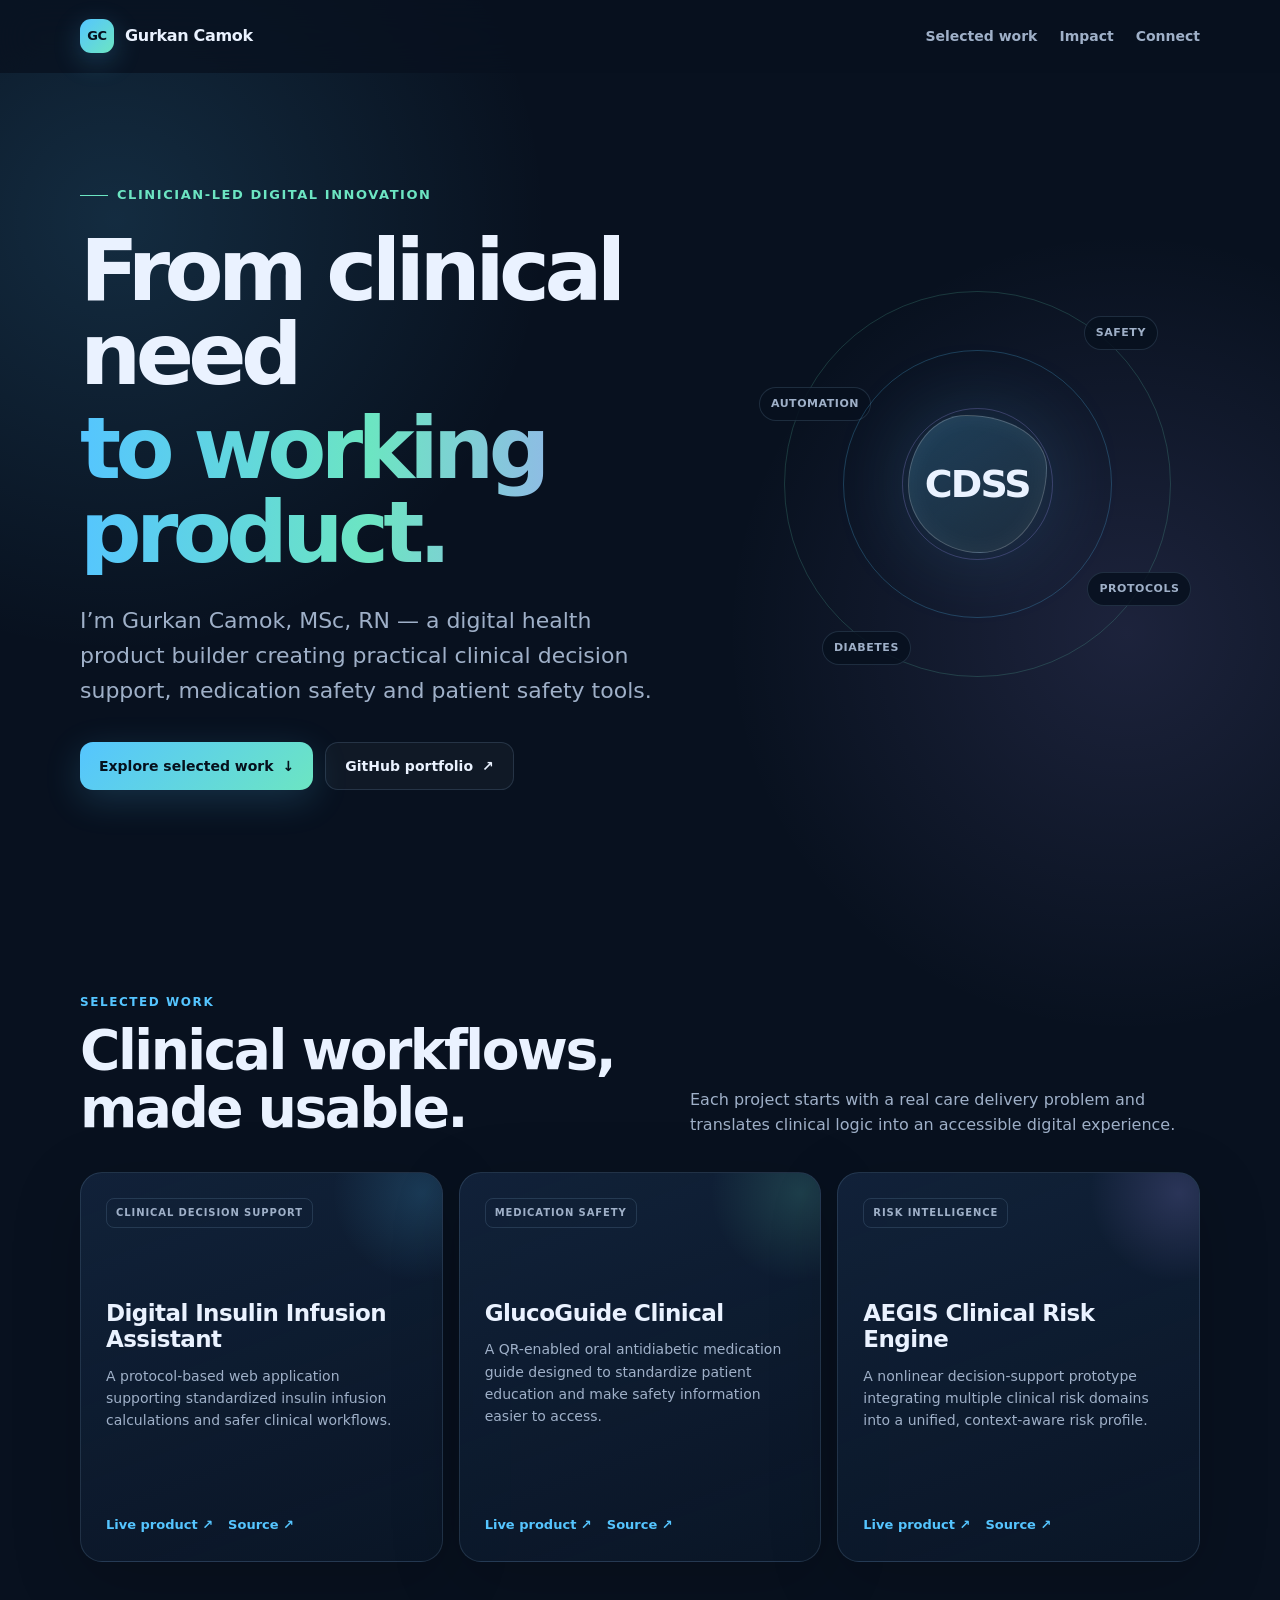
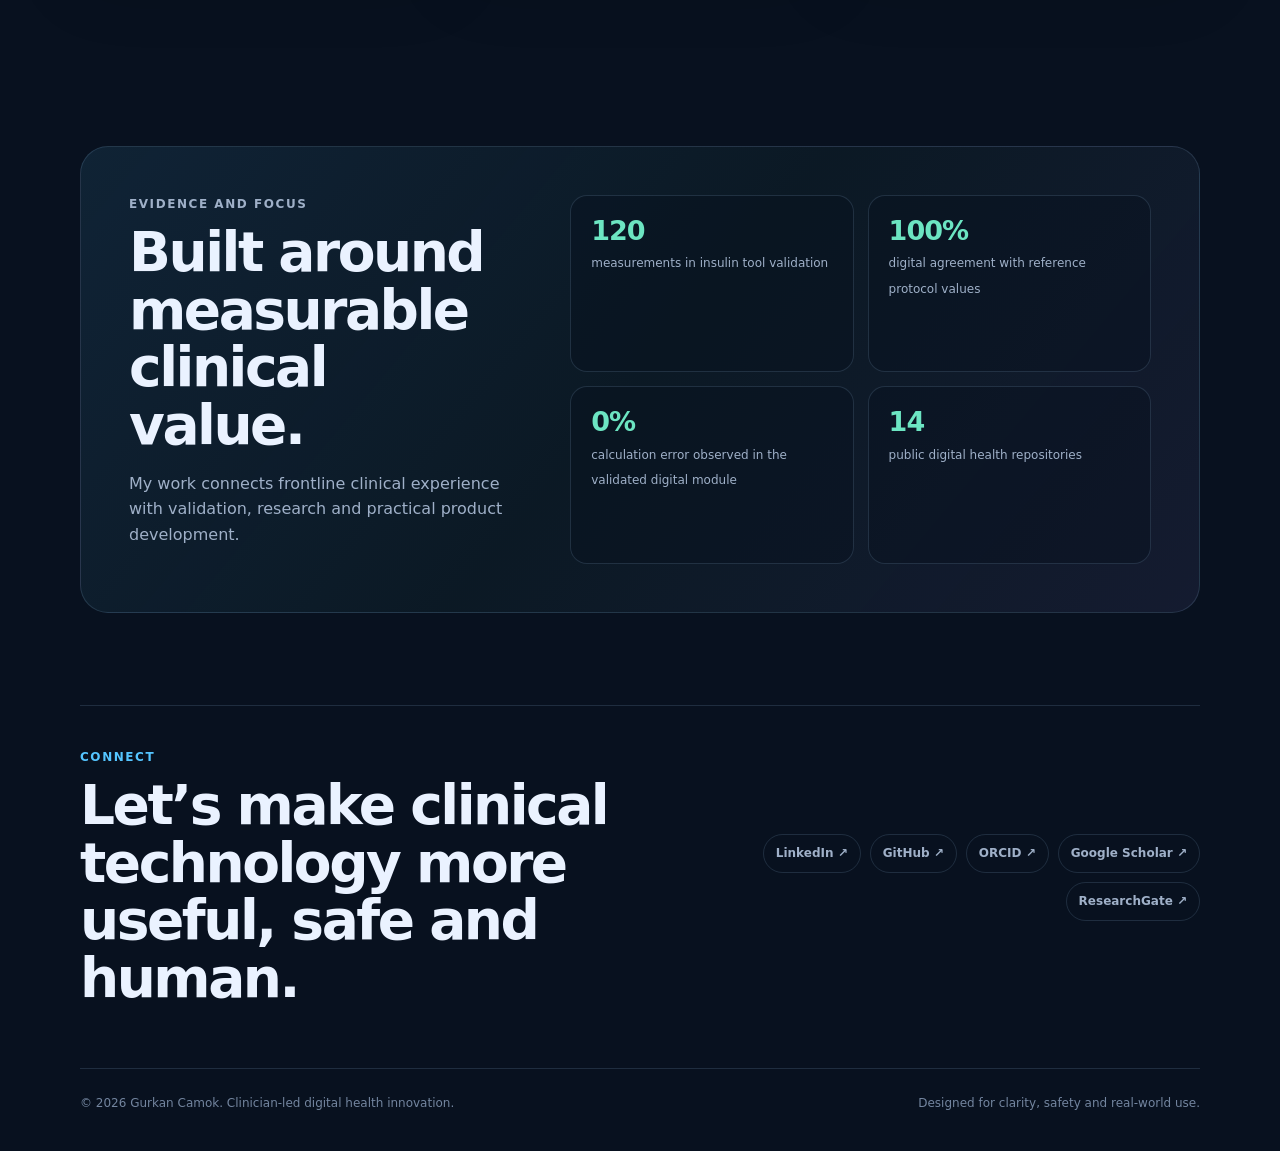
==== index.html @ 568b2aa8 "Add files via upload Launch personal portfolio website" ====
<!doctype html>
<html lang="en">
<head>
  <meta charset="utf-8">
  <meta name="viewport" content="width=device-width, initial-scale=1">
  <title>Gurkan Camok | Digital Health Product Builder</title>
  <meta name="description" content="Gurkan Camok is a clinician-led digital health product builder creating clinical decision support, medication safety and patient safety tools.">
  <meta name="author" content="Gurkan Camok">
  <meta name="robots" content="index, follow">
  <link rel="canonical" href="https://gurkancamok.github.io/">
  <meta property="og:type" content="website">
  <meta property="og:title" content="Gurkan Camok | Digital Health Product Builder">
  <meta property="og:description" content="Clinician-led digital health tools for safer decisions, standardized workflows and better patient education.">
  <meta property="og:url" content="https://gurkancamok.github.io/">
  <meta name="twitter:card" content="summary">
  <meta name="theme-color" content="#08111f">
  <script type="application/ld+json">
  {
    "@context": "https://schema.org",
    "@type": "Person",
    "name": "Gurkan Camok",
    "alternateName": "Gürkan Çamok",
    "url": "https://gurkancamok.github.io/",
    "jobTitle": "Digital Health Product Builder and Diabetes Case Manager",
    "description": "Clinician-led digital health product builder focused on clinical decision support, medication safety and patient safety.",
    "sameAs": [
      "https://github.com/gurkancamok",
      "https://www.linkedin.com/in/gurkancamok",
      "https://orcid.org/0000-0002-7437-3219",
      "https://scholar.google.com/citations?hl=en&user=LBDtS3QAAAAJ",
      "https://www.researchgate.net/profile/Gurkan-Camok"
    ],
    "knowsAbout": [
      "Digital Health",
      "Clinical Decision Support Systems",
      "Diabetes Technology",
      "Medication Safety",
      "Patient Safety",
      "Healthcare Automation"
    ]
  }
  </script>
  <style>
    :root {
      --ink: #eaf2ff;
      --muted: #9fb0c8;
      --bg: #08111f;
      --panel: rgba(15, 30, 51, .72);
      --line: rgba(151, 190, 231, .16);
      --blue: #55c5ff;
      --mint: #6ce5c2;
      --violet: #a99cff;
      --max: 1120px;
    }

    * { box-sizing: border-box; }

    html { scroll-behavior: smooth; }

    body {
      margin: 0;
      color: var(--ink);
      background:
        radial-gradient(circle at 9% 8%, rgba(85, 197, 255, .15), transparent 27rem),
        radial-gradient(circle at 88% 23%, rgba(169, 156, 255, .13), transparent 25rem),
        var(--bg);
      font-family: Inter, ui-sans-serif, system-ui, -apple-system, BlinkMacSystemFont, "Segoe UI", sans-serif;
      line-height: 1.6;
      overflow-x: hidden;
    }

    a { color: inherit; }

    .shell {
      width: min(calc(100% - 40px), var(--max));
      margin-inline: auto;
    }

    .site-header {
      position: sticky;
      top: 0;
      z-index: 20;
      border-bottom: 1px solid transparent;
      background: rgba(8, 17, 31, .78);
      backdrop-filter: blur(18px);
    }

    .nav {
      min-height: 72px;
      display: flex;
      align-items: center;
      justify-content: space-between;
      gap: 20px;
    }

    .brand {
      display: inline-flex;
      align-items: center;
      gap: 11px;
      font-weight: 780;
      text-decoration: none;
      letter-spacing: -.02em;
    }

    .brand-mark {
      width: 34px;
      aspect-ratio: 1;
      display: grid;
      place-items: center;
      color: #06111d;
      border-radius: 11px;
      background: linear-gradient(135deg, var(--blue), var(--mint));
      box-shadow: 0 8px 28px rgba(85, 197, 255, .24);
      font-size: 13px;
      font-weight: 900;
    }

    .nav-links { display: flex; gap: 22px; }

    .nav-links a {
      color: var(--muted);
      font-size: 14px;
      font-weight: 650;
      text-decoration: none;
    }

    .nav-links a:hover { color: var(--ink); }

    .hero {
      min-height: calc(100vh - 72px);
      display: grid;
      grid-template-columns: 1.15fr .85fr;
      align-items: center;
      gap: 72px;
      padding: 78px 0 84px;
    }

    .eyebrow {
      display: inline-flex;
      align-items: center;
      gap: 9px;
      margin: 0 0 22px;
      color: var(--mint);
      font-size: 13px;
      font-weight: 780;
      letter-spacing: .12em;
      text-transform: uppercase;
    }

    .eyebrow::before {
      content: "";
      width: 28px;
      height: 1px;
      background: currentColor;
    }

    h1 {
      max-width: 820px;
      margin: 0;
      font-size: clamp(48px, 7vw, 86px);
      line-height: .98;
      letter-spacing: -.065em;
    }

    h1 span {
      display: block;
      margin-top: 10px;
      color: transparent;
      background: linear-gradient(92deg, var(--blue), var(--mint) 48%, var(--violet));
      background-clip: text;
      -webkit-background-clip: text;
    }

    .lede {
      max-width: 720px;
      margin: 28px 0 0;
      color: var(--muted);
      font-size: clamp(18px, 2vw, 22px);
    }

    .actions {
      display: flex;
      flex-wrap: wrap;
      gap: 12px;
      margin-top: 34px;
    }

    .button {
      min-height: 48px;
      display: inline-flex;
      align-items: center;
      justify-content: center;
      gap: 9px;
      padding: 0 19px;
      border: 1px solid var(--line);
      border-radius: 13px;
      background: rgba(255, 255, 255, .035);
      font-size: 14px;
      font-weight: 760;
      text-decoration: none;
      transition: transform .2s ease, border-color .2s ease, background .2s ease;
    }

    .button:hover {
      transform: translateY(-2px);
      border-color: rgba(85, 197, 255, .4);
      background: rgba(255, 255, 255, .065);
    }

    .button.primary {
      color: #06111d;
      border: 0;
      background: linear-gradient(135deg, var(--blue), var(--mint));
      box-shadow: 0 10px 36px rgba(85, 197, 255, .18);
    }

    .signal {
      position: relative;
      width: min(100%, 420px);
      aspect-ratio: 1;
      display: grid;
      place-items: center;
      margin-inline: auto;
      isolation: isolate;
    }

    .signal::before,
    .signal::after,
    .orbit {
      content: "";
      position: absolute;
      border: 1px solid rgba(108, 229, 194, .18);
      border-radius: 50%;
    }

    .signal::before { inset: 4%; }
    .signal::after { inset: 18%; border-color: rgba(85, 197, 255, .24); }
    .orbit { inset: 32%; border-color: rgba(169, 156, 255, .25); }

    .core {
      width: 33%;
      aspect-ratio: 1;
      display: grid;
      place-items: center;
      border: 1px solid rgba(255, 255, 255, .22);
      border-radius: 42% 58% 48% 52% / 51% 38% 62% 49%;
      background: linear-gradient(145deg, rgba(85, 197, 255, .24), rgba(108, 229, 194, .08));
      box-shadow: 0 0 80px rgba(85, 197, 255, .18), inset 0 0 26px rgba(255, 255, 255, .05);
      font-size: clamp(24px, 4vw, 38px);
      font-weight: 850;
      letter-spacing: -.05em;
      animation: breathe 5s ease-in-out infinite;
    }

    .node {
      position: absolute;
      padding: 7px 11px;
      border: 1px solid var(--line);
      border-radius: 999px;
      color: var(--muted);
      background: rgba(8, 17, 31, .86);
      font-size: 11px;
      font-weight: 750;
      letter-spacing: .05em;
      text-transform: uppercase;
    }

    .node.one { top: 10%; right: 7%; }
    .node.two { bottom: 21%; right: -1%; }
    .node.three { bottom: 7%; left: 13%; }
    .node.four { top: 27%; left: -2%; }

    @keyframes breathe {
      50% { transform: rotate(5deg) scale(1.045); }
    }

    section { padding: 92px 0; }

    .section-head {
      display: flex;
      align-items: end;
      justify-content: space-between;
      gap: 28px;
      margin-bottom: 34px;
    }

    .kicker {
      margin: 0 0 10px;
      color: var(--blue);
      font-size: 12px;
      font-weight: 800;
      letter-spacing: .13em;
      text-transform: uppercase;
    }

    h2 {
      margin: 0;
      font-size: clamp(34px, 5vw, 55px);
      line-height: 1.05;
      letter-spacing: -.045em;
    }

    .section-copy {
      max-width: 510px;
      margin: 0;
      color: var(--muted);
    }

    .projects {
      display: grid;
      grid-template-columns: repeat(3, 1fr);
      gap: 16px;
    }

    .card {
      position: relative;
      min-height: 390px;
      display: flex;
      flex-direction: column;
      padding: 25px;
      border: 1px solid var(--line);
      border-radius: 22px;
      background: linear-gradient(160deg, rgba(19, 37, 62, .84), rgba(11, 24, 42, .68));
      box-shadow: 0 18px 70px rgba(0, 0, 0, .18);
      overflow: hidden;
    }

    .card::before {
      content: "";
      position: absolute;
      top: -70px;
      right: -70px;
      width: 180px;
      height: 180px;
      border-radius: 50%;
      background: radial-gradient(circle, rgba(85, 197, 255, .17), transparent 70%);
    }

    .card:nth-child(2)::before { background: radial-gradient(circle, rgba(108, 229, 194, .16), transparent 70%); }
    .card:nth-child(3)::before { background: radial-gradient(circle, rgba(169, 156, 255, .18), transparent 70%); }

    .tag {
      width: fit-content;
      margin-bottom: 72px;
      padding: 6px 9px;
      border: 1px solid var(--line);
      border-radius: 8px;
      color: var(--muted);
      font-size: 10px;
      font-weight: 800;
      letter-spacing: .09em;
      text-transform: uppercase;
    }

    .card h3 {
      margin: 0 0 12px;
      font-size: 23px;
      line-height: 1.15;
      letter-spacing: -.025em;
    }

    .card p {
      margin: 0;
      color: var(--muted);
      font-size: 14px;
    }

    .card-links {
      display: flex;
      gap: 15px;
      margin-top: auto;
      padding-top: 28px;
    }

    .card-links a {
      color: var(--blue);
      font-size: 13px;
      font-weight: 780;
      text-decoration: none;
    }

    .proof {
      display: grid;
      grid-template-columns: .8fr 1.2fr;
      gap: 54px;
      padding: 48px;
      border: 1px solid var(--line);
      border-radius: 28px;
      background: linear-gradient(130deg, rgba(85, 197, 255, .1), rgba(108, 229, 194, .04) 50%, rgba(169, 156, 255, .08));
    }

    .proof-intro p {
      max-width: 390px;
      color: var(--muted);
    }

    .metrics {
      display: grid;
      grid-template-columns: repeat(2, 1fr);
      gap: 14px;
    }

    .metric {
      padding: 20px;
      border: 1px solid var(--line);
      border-radius: 17px;
      background: rgba(8, 17, 31, .44);
    }

    .metric strong {
      display: block;
      margin-bottom: 4px;
      color: var(--mint);
      font-size: 27px;
      line-height: 1.1;
      letter-spacing: -.035em;
    }

    .metric span {
      color: var(--muted);
      font-size: 12px;
    }

    .connect {
      display: flex;
      align-items: center;
      justify-content: space-between;
      gap: 30px;
      padding: 42px 0 60px;
      border-top: 1px solid var(--line);
    }

    .connect h2 { max-width: 670px; }

    .profile-links {
      display: flex;
      flex-wrap: wrap;
      justify-content: flex-end;
      gap: 9px;
    }

    .profile-links a {
      padding: 9px 12px;
      border: 1px solid var(--line);
      border-radius: 999px;
      color: var(--muted);
      font-size: 12px;
      font-weight: 720;
      text-decoration: none;
    }

    footer {
      display: flex;
      justify-content: space-between;
      gap: 24px;
      padding: 25px 0 38px;
      color: #73859f;
      border-top: 1px solid var(--line);
      font-size: 12px;
    }

    @media (max-width: 900px) {
      .hero { grid-template-columns: 1fr; gap: 32px; padding-top: 64px; }
      .signal { width: min(82vw, 380px); }
      .projects { grid-template-columns: 1fr; }
      .card { min-height: 320px; }
      .tag { margin-bottom: 46px; }
      .proof { grid-template-columns: 1fr; }
      .connect { align-items: flex-start; flex-direction: column; }
      .profile-links { justify-content: flex-start; }
    }

    @media (max-width: 620px) {
      .shell { width: min(calc(100% - 28px), var(--max)); }
      .nav-links a:not(:last-child) { display: none; }
      .hero { min-height: auto; padding: 58px 0 64px; }
      h1 { font-size: clamp(45px, 15vw, 67px); }
      section { padding: 70px 0; }
      .section-head { align-items: flex-start; flex-direction: column; }
      .proof { padding: 27px 20px; }
      .metrics { grid-template-columns: 1fr; }
      .connect { padding-top: 30px; }
      footer { flex-direction: column; }
    }

    @media (prefers-reduced-motion: reduce) {
      html { scroll-behavior: auto; }
      *, *::before, *::after { animation: none !important; transition: none !important; }
    }
  </style>
</head>
<body>
  <header class="site-header">
    <div class="shell nav">
      <a class="brand" href="#top" aria-label="Gurkan Camok home">
        <span class="brand-mark">GC</span>
        <span>Gurkan Camok</span>
      </a>
      <nav class="nav-links" aria-label="Main navigation">
        <a href="#work">Selected work</a>
        <a href="#impact">Impact</a>
        <a href="#connect">Connect</a>
      </nav>
    </div>
  </header>

  <main id="top">
    <div class="shell hero">
      <div>
        <p class="eyebrow">Clinician-led digital innovation</p>
        <h1>From clinical need <span>to working product.</span></h1>
        <p class="lede">I’m Gurkan Camok, MSc, RN — a digital health product builder creating practical clinical decision support, medication safety and patient safety tools.</p>
        <div class="actions">
          <a class="button primary" href="#work">Explore selected work <span aria-hidden="true">↓</span></a>
          <a class="button" href="https://github.com/gurkancamok" target="_blank" rel="noopener">GitHub portfolio <span aria-hidden="true">↗</span></a>
        </div>
      </div>

      <div class="signal" aria-label="Clinical decision support visual">
        <div class="orbit"></div>
        <div class="core">CDSS</div>
        <span class="node one">Safety</span>
        <span class="node two">Protocols</span>
        <span class="node three">Diabetes</span>
        <span class="node four">Automation</span>
      </div>
    </div>

    <section id="work">
      <div class="shell">
        <div class="section-head">
          <div>
            <p class="kicker">Selected work</p>
            <h2>Clinical workflows,<br>made usable.</h2>
          </div>
          <p class="section-copy">Each project starts with a real care delivery problem and translates clinical logic into an accessible digital experience.</p>
        </div>

        <div class="projects">
          <article class="card">
            <span class="tag">Clinical decision support</span>
            <h3>Digital Insulin Infusion Assistant</h3>
            <p>A protocol-based web application supporting standardized insulin infusion calculations and safer clinical workflows.</p>
            <div class="card-links">
              <a href="https://gurkancamok.github.io/insulin-infusion-calculator-digital-health-tools-icu-clinical-support-app-diabetes-care-app/" target="_blank" rel="noopener">Live product ↗</a>
              <a href="https://github.com/gurkancamok/insulin-infusion-calculator-digital-health-tools-icu-clinical-support-app-diabetes-care-app" target="_blank" rel="noopener">Source ↗</a>
            </div>
          </article>

          <article class="card">
            <span class="tag">Medication safety</span>
            <h3>GlucoGuide Clinical</h3>
            <p>A QR-enabled oral antidiabetic medication guide designed to standardize patient education and make safety information easier to access.</p>
            <div class="card-links">
              <a href="https://gurkancamok.github.io/glucoguide/" target="_blank" rel="noopener">Live product ↗</a>
              <a href="https://github.com/gurkancamok/glucoguide" target="_blank" rel="noopener">Source ↗</a>
            </div>
          </article>

          <article class="card">
            <span class="tag">Risk intelligence</span>
            <h3>AEGIS Clinical Risk Engine</h3>
            <p>A nonlinear decision-support prototype integrating multiple clinical risk domains into a unified, context-aware risk profile.</p>
            <div class="card-links">
              <a href="https://gurkancamok.github.io/aegis-clinical-risk-engine/" target="_blank" rel="noopener">Live product ↗</a>
              <a href="https://github.com/gurkancamok/aegis-clinical-risk-engine" target="_blank" rel="noopener">Source ↗</a>
            </div>
          </article>
        </div>
      </div>
    </section>

    <section id="impact">
      <div class="shell proof">
        <div class="proof-intro">
          <p class="kicker">Evidence and focus</p>
          <h2>Built around measurable clinical value.</h2>
          <p>My work connects frontline clinical experience with validation, research and practical product development.</p>
        </div>
        <div class="metrics" aria-label="Selected impact indicators">
          <div class="metric"><strong>120</strong><span>measurements in insulin tool validation</span></div>
          <div class="metric"><strong>100%</strong><span>digital agreement with reference protocol values</span></div>
          <div class="metric"><strong>0%</strong><span>calculation error observed in the validated digital module</span></div>
          <div class="metric"><strong>14</strong><span>public digital health repositories</span></div>
        </div>
      </div>
    </section>

    <section id="connect" class="shell connect">
      <div>
        <p class="kicker">Connect</p>
        <h2>Let’s make clinical technology more useful, safe and human.</h2>
      </div>
      <div class="profile-links" aria-label="Professional profiles">
        <a href="https://www.linkedin.com/in/gurkancamok" target="_blank" rel="noopener">LinkedIn ↗</a>
        <a href="https://github.com/gurkancamok" target="_blank" rel="noopener">GitHub ↗</a>
        <a href="https://orcid.org/0000-0002-7437-3219" target="_blank" rel="noopener">ORCID ↗</a>
        <a href="https://scholar.google.com/citations?hl=en&amp;user=LBDtS3QAAAAJ" target="_blank" rel="noopener">Google Scholar ↗</a>
        <a href="https://www.researchgate.net/profile/Gurkan-Camok" target="_blank" rel="noopener">ResearchGate ↗</a>
      </div>
    </section>
  </main>

  <footer class="shell">
    <span>© 2026 Gurkan Camok. Clinician-led digital health innovation.</span>
    <span>Designed for clarity, safety and real-world use.</span>
  </footer>
</body>
</html>
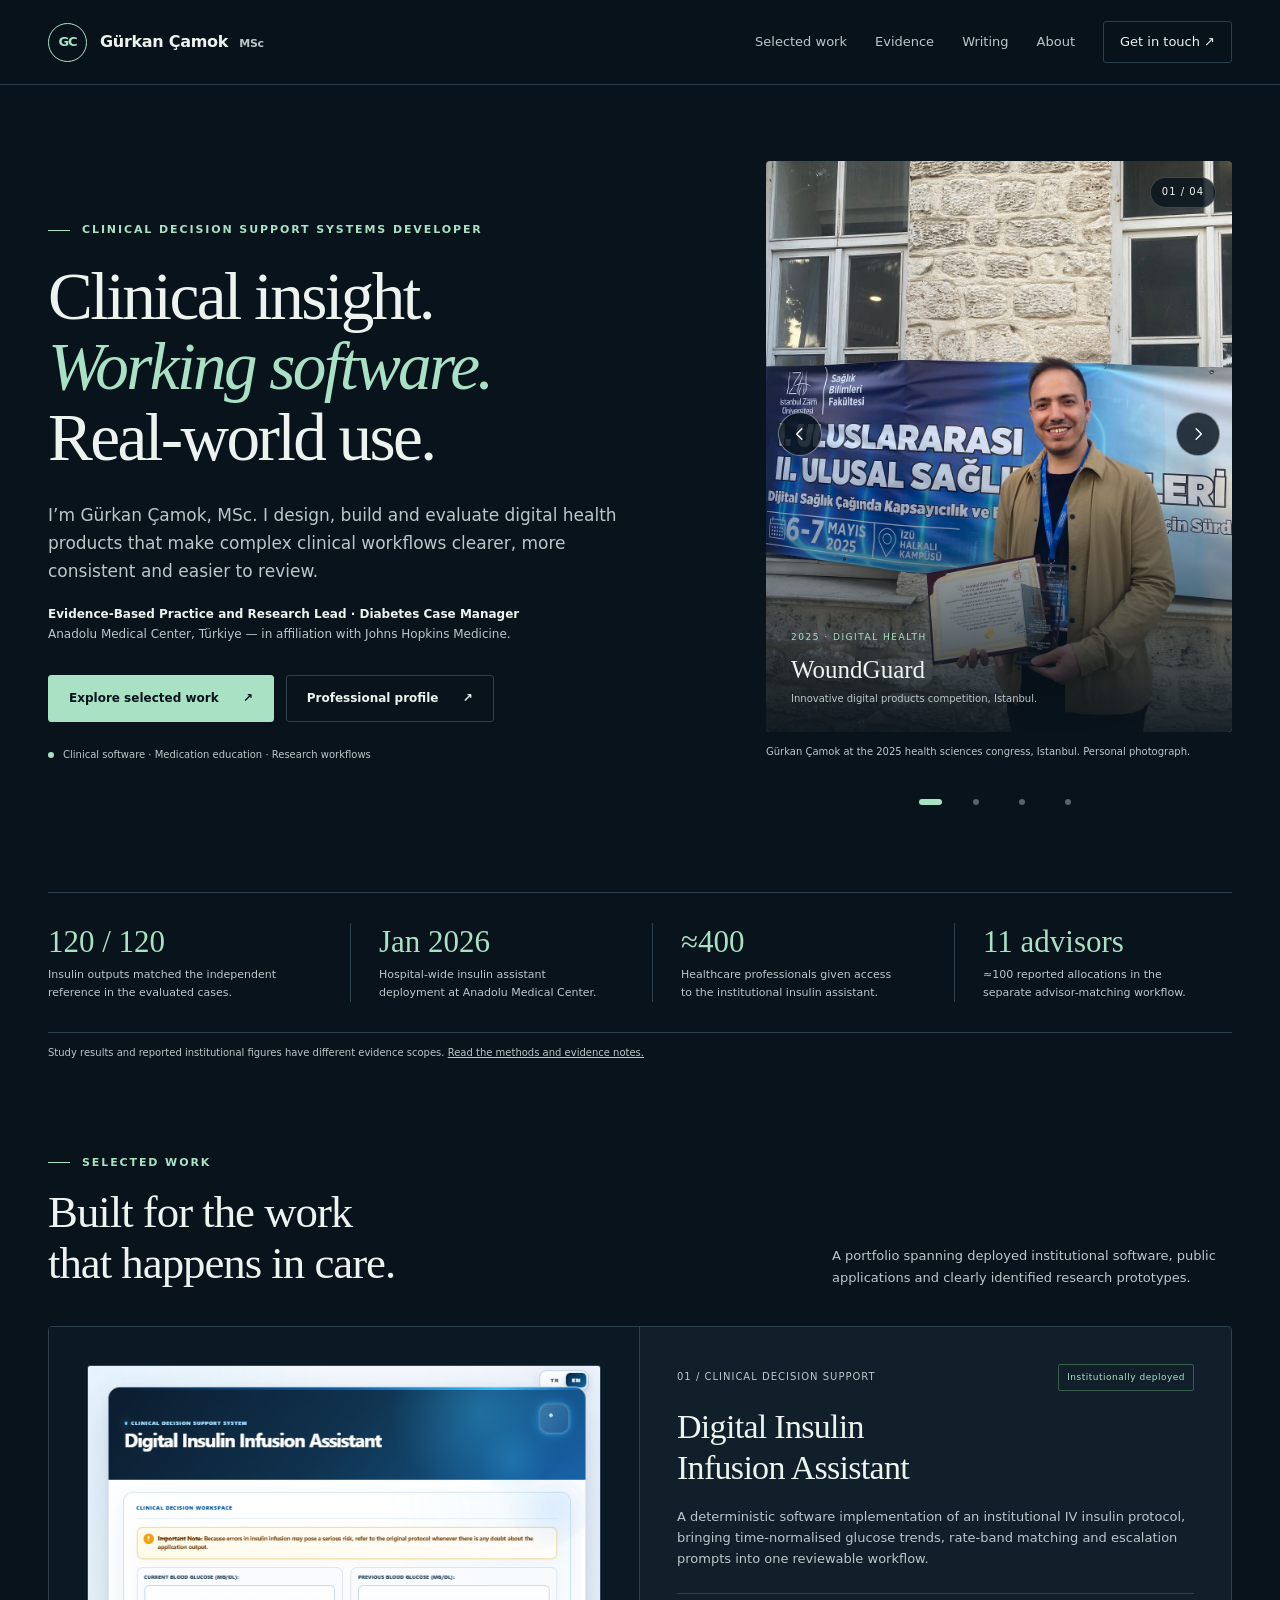
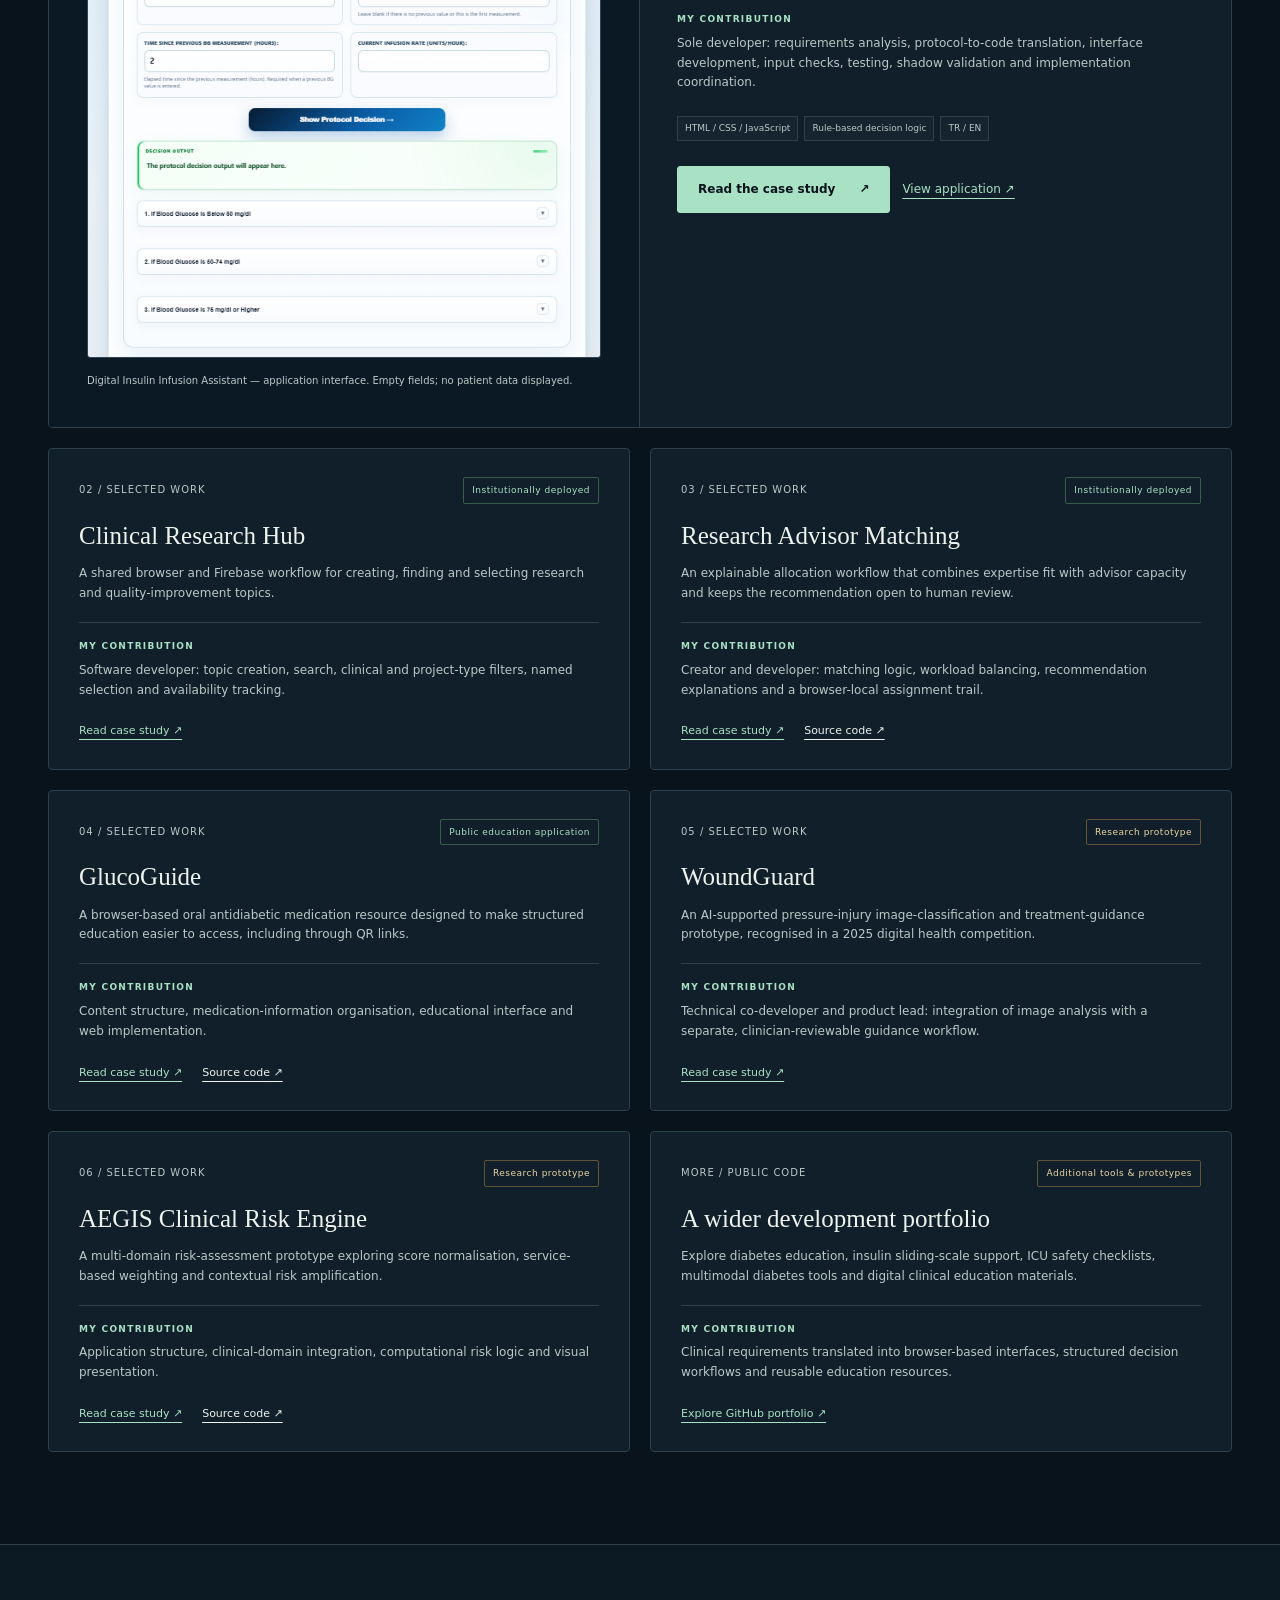
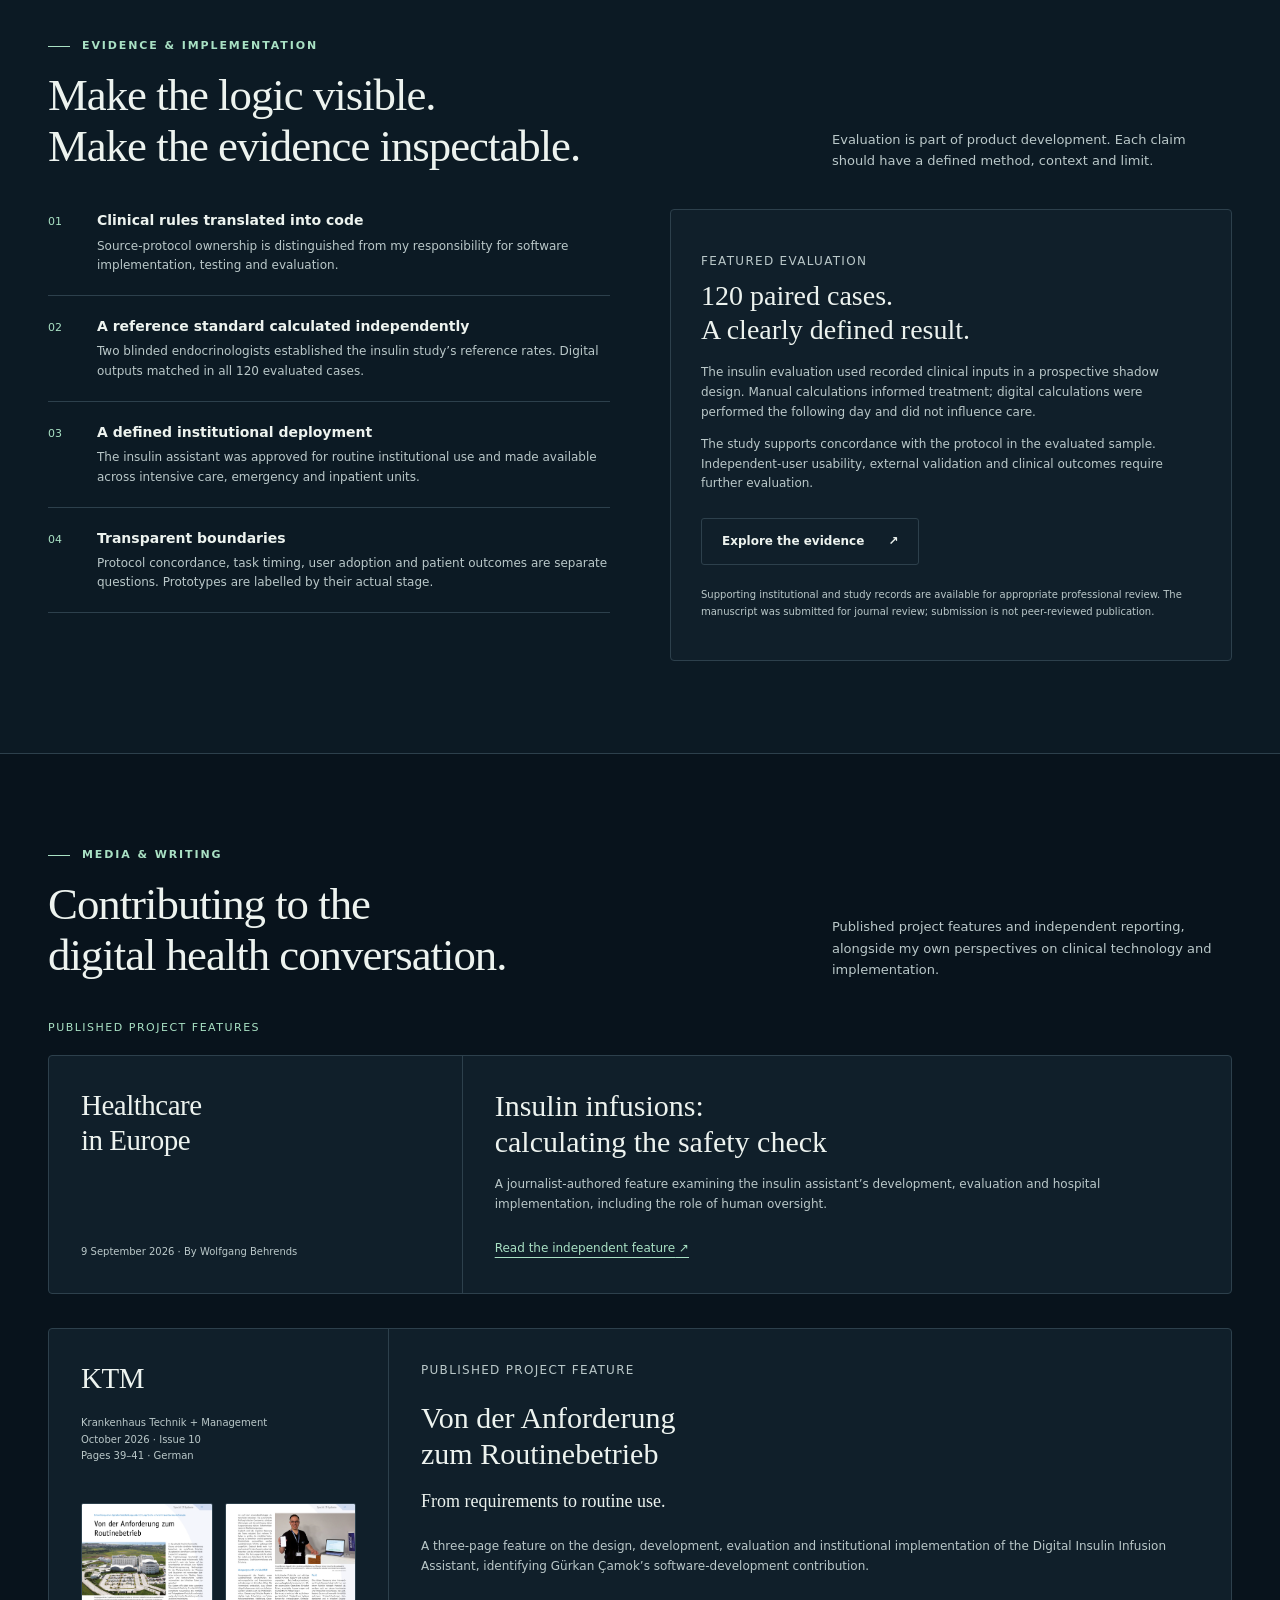
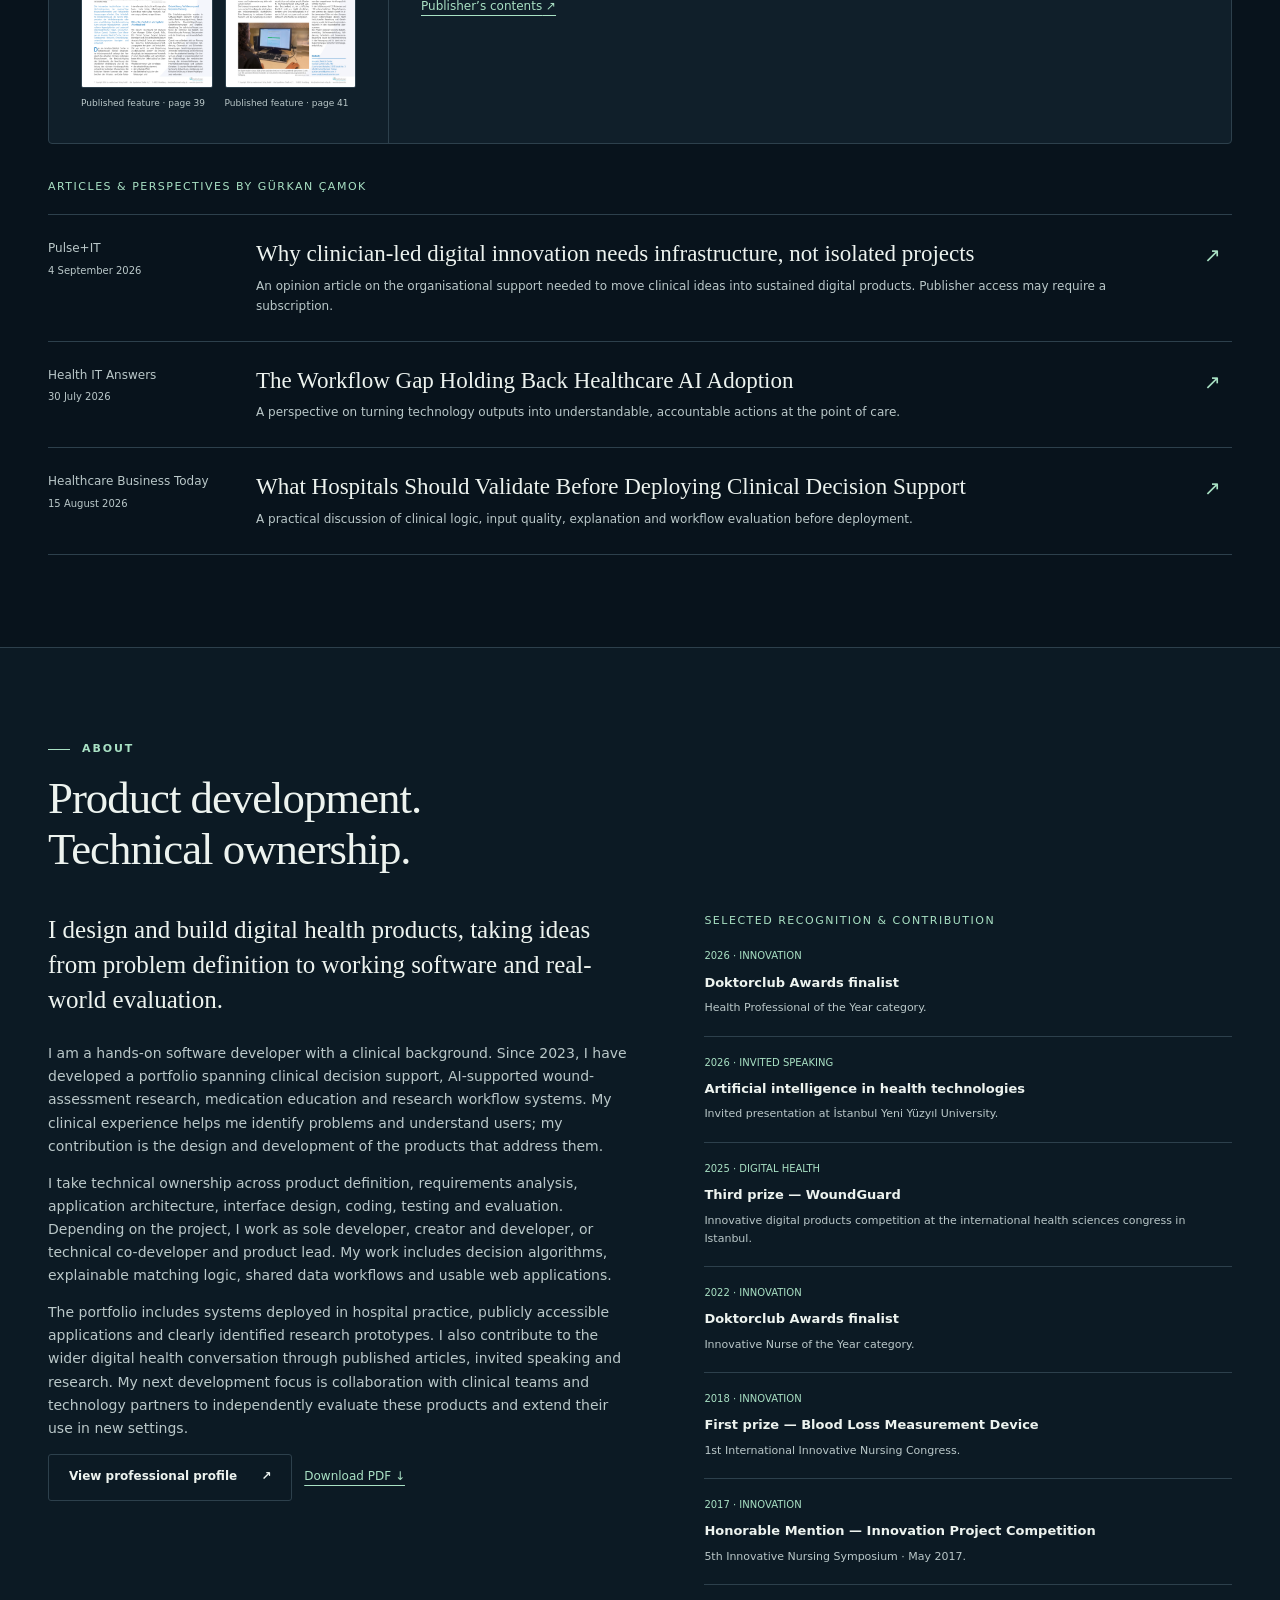
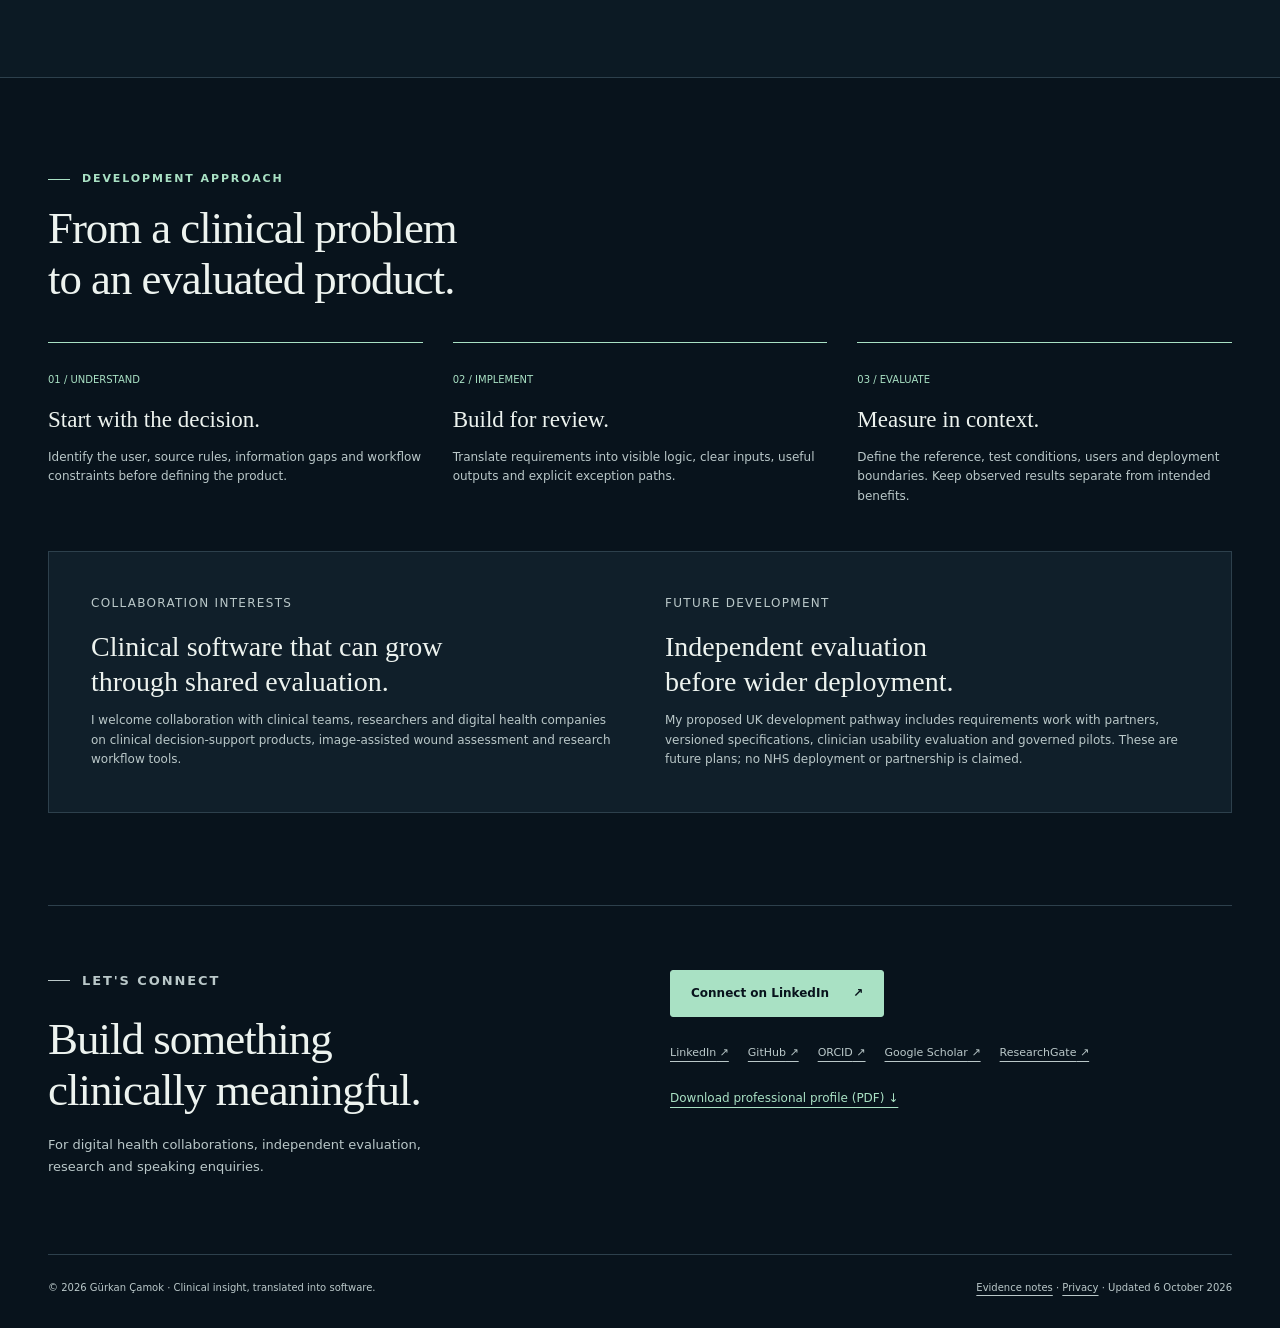
==== commit 26207c48: "Publish revised digital health portfolio" ====
--- a/index.html
+++ b/index.html
@@ -1,609 +1,15 @@
-<!doctype html>
-<html lang="en">
-<head>
-  <meta charset="utf-8">
-  <meta name="viewport" content="width=device-width, initial-scale=1">
-  <title>Gurkan Camok | Digital Health Product Builder</title>
-  <meta name="description" content="Gurkan Camok is a clinician-led digital health product builder creating clinical decision support, medication safety and patient safety tools.">
-  <meta name="author" content="Gurkan Camok">
-  <meta name="robots" content="index, follow">
-  <link rel="canonical" href="https://gurkancamok.github.io/">
-  <meta property="og:type" content="website">
-  <meta property="og:title" content="Gurkan Camok | Digital Health Product Builder">
-  <meta property="og:description" content="Clinician-led digital health tools for safer decisions, standardized workflows and better patient education.">
-  <meta property="og:url" content="https://gurkancamok.github.io/">
-  <meta name="twitter:card" content="summary">
-  <meta name="theme-color" content="#08111f">
-  <script type="application/ld+json">
-  {
-    "@context": "https://schema.org",
-    "@type": "Person",
-    "name": "Gurkan Camok",
-    "alternateName": "Gürkan Çamok",
-    "url": "https://gurkancamok.github.io/",
-    "jobTitle": "Digital Health Product Builder and Diabetes Case Manager",
-    "description": "Clinician-led digital health product builder focused on clinical decision support, medication safety and patient safety.",
-    "sameAs": [
-      "https://github.com/gurkancamok",
-      "https://www.linkedin.com/in/gurkancamok",
-      "https://orcid.org/0000-0002-7437-3219",
-      "https://scholar.google.com/citations?hl=en&user=LBDtS3QAAAAJ",
-      "https://www.researchgate.net/profile/Gurkan-Camok"
-    ],
-    "knowsAbout": [
-      "Digital Health",
-      "Clinical Decision Support Systems",
-      "Diabetes Technology",
-      "Medication Safety",
-      "Patient Safety",
-      "Healthcare Automation"
-    ]
-  }
-  </script>
-  <style>
-    :root {
-      --ink: #eaf2ff;
-      --muted: #9fb0c8;
-      --bg: #08111f;
-      --panel: rgba(15, 30, 51, .72);
-      --line: rgba(151, 190, 231, .16);
-      --blue: #55c5ff;
-      --mint: #6ce5c2;
-      --violet: #a99cff;
-      --max: 1120px;
-    }
-
-    * { box-sizing: border-box; }
-
-    html { scroll-behavior: smooth; }
-
-    body {
-      margin: 0;
-      color: var(--ink);
-      background:
-        radial-gradient(circle at 9% 8%, rgba(85, 197, 255, .15), transparent 27rem),
-        radial-gradient(circle at 88% 23%, rgba(169, 156, 255, .13), transparent 25rem),
-        var(--bg);
-      font-family: Inter, ui-sans-serif, system-ui, -apple-system, BlinkMacSystemFont, "Segoe UI", sans-serif;
-      line-height: 1.6;
-      overflow-x: hidden;
-    }
-
-    a { color: inherit; }
-
-    .shell {
-      width: min(calc(100% - 40px), var(--max));
-      margin-inline: auto;
-    }
-
-    .site-header {
-      position: sticky;
-      top: 0;
-      z-index: 20;
-      border-bottom: 1px solid transparent;
-      background: rgba(8, 17, 31, .78);
-      backdrop-filter: blur(18px);
-    }
-
-    .nav {
-      min-height: 72px;
-      display: flex;
-      align-items: center;
-      justify-content: space-between;
-      gap: 20px;
-    }
-
-    .brand {
-      display: inline-flex;
-      align-items: center;
-      gap: 11px;
-      font-weight: 780;
-      text-decoration: none;
-      letter-spacing: -.02em;
-    }
-
-    .brand-mark {
-      width: 34px;
-      aspect-ratio: 1;
-      display: grid;
-      place-items: center;
-      color: #06111d;
-      border-radius: 11px;
-      background: linear-gradient(135deg, var(--blue), var(--mint));
-      box-shadow: 0 8px 28px rgba(85, 197, 255, .24);
-      font-size: 13px;
-      font-weight: 900;
-    }
-
-    .nav-links { display: flex; gap: 22px; }
-
-    .nav-links a {
-      color: var(--muted);
-      font-size: 14px;
-      font-weight: 650;
-      text-decoration: none;
-    }
-
-    .nav-links a:hover { color: var(--ink); }
-
-    .hero {
-      min-height: calc(100vh - 72px);
-      display: grid;
-      grid-template-columns: 1.15fr .85fr;
-      align-items: center;
-      gap: 72px;
-      padding: 78px 0 84px;
-    }
-
-    .eyebrow {
-      display: inline-flex;
-      align-items: center;
-      gap: 9px;
-      margin: 0 0 22px;
-      color: var(--mint);
-      font-size: 13px;
-      font-weight: 780;
-      letter-spacing: .12em;
-      text-transform: uppercase;
-    }
-
-    .eyebrow::before {
-      content: "";
-      width: 28px;
-      height: 1px;
-      background: currentColor;
-    }
-
-    h1 {
-      max-width: 820px;
-      margin: 0;
-      font-size: clamp(48px, 7vw, 86px);
-      line-height: .98;
-      letter-spacing: -.065em;
-    }
-
-    h1 span {
-      display: block;
-      margin-top: 10px;
-      color: transparent;
-      background: linear-gradient(92deg, var(--blue), var(--mint) 48%, var(--violet));
-      background-clip: text;
-      -webkit-background-clip: text;
-    }
-
-    .lede {
-      max-width: 720px;
-      margin: 28px 0 0;
-      color: var(--muted);
-      font-size: clamp(18px, 2vw, 22px);
-    }
-
-    .actions {
-      display: flex;
-      flex-wrap: wrap;
-      gap: 12px;
-      margin-top: 34px;
-    }
-
-    .button {
-      min-height: 48px;
-      display: inline-flex;
-      align-items: center;
-      justify-content: center;
-      gap: 9px;
-      padding: 0 19px;
-      border: 1px solid var(--line);
-      border-radius: 13px;
-      background: rgba(255, 255, 255, .035);
-      font-size: 14px;
-      font-weight: 760;
-      text-decoration: none;
-      transition: transform .2s ease, border-color .2s ease, background .2s ease;
-    }
-
-    .button:hover {
-      transform: translateY(-2px);
-      border-color: rgba(85, 197, 255, .4);
-      background: rgba(255, 255, 255, .065);
-    }
-
-    .button.primary {
-      color: #06111d;
-      border: 0;
-      background: linear-gradient(135deg, var(--blue), var(--mint));
-      box-shadow: 0 10px 36px rgba(85, 197, 255, .18);
-    }
-
-    .signal {
-      position: relative;
-      width: min(100%, 420px);
-      aspect-ratio: 1;
-      display: grid;
-      place-items: center;
-      margin-inline: auto;
-      isolation: isolate;
-    }
-
-    .signal::before,
-    .signal::after,
-    .orbit {
-      content: "";
-      position: absolute;
-      border: 1px solid rgba(108, 229, 194, .18);
-      border-radius: 50%;
-    }
-
-    .signal::before { inset: 4%; }
-    .signal::after { inset: 18%; border-color: rgba(85, 197, 255, .24); }
-    .orbit { inset: 32%; border-color: rgba(169, 156, 255, .25); }
-
-    .core {
-      width: 33%;
-      aspect-ratio: 1;
-      display: grid;
-      place-items: center;
-      border: 1px solid rgba(255, 255, 255, .22);
-      border-radius: 42% 58% 48% 52% / 51% 38% 62% 49%;
-      background: linear-gradient(145deg, rgba(85, 197, 255, .24), rgba(108, 229, 194, .08));
-      box-shadow: 0 0 80px rgba(85, 197, 255, .18), inset 0 0 26px rgba(255, 255, 255, .05);
-      font-size: clamp(24px, 4vw, 38px);
-      font-weight: 850;
-      letter-spacing: -.05em;
-      animation: breathe 5s ease-in-out infinite;
-    }
-
-    .node {
-      position: absolute;
-      padding: 7px 11px;
-      border: 1px solid var(--line);
-      border-radius: 999px;
-      color: var(--muted);
-      background: rgba(8, 17, 31, .86);
-      font-size: 11px;
-      font-weight: 750;
-      letter-spacing: .05em;
-      text-transform: uppercase;
-    }
-
-    .node.one { top: 10%; right: 7%; }
-    .node.two { bottom: 21%; right: -1%; }
-    .node.three { bottom: 7%; left: 13%; }
-    .node.four { top: 27%; left: -2%; }
-
-    @keyframes breathe {
-      50% { transform: rotate(5deg) scale(1.045); }
-    }
-
-    section { padding: 92px 0; }
-
-    .section-head {
-      display: flex;
-      align-items: end;
-      justify-content: space-between;
-      gap: 28px;
-      margin-bottom: 34px;
-    }
-
-    .kicker {
-      margin: 0 0 10px;
-      color: var(--blue);
-      font-size: 12px;
-      font-weight: 800;
-      letter-spacing: .13em;
-      text-transform: uppercase;
-    }
-
-    h2 {
-      margin: 0;
-      font-size: clamp(34px, 5vw, 55px);
-      line-height: 1.05;
-      letter-spacing: -.045em;
-    }
-
-    .section-copy {
-      max-width: 510px;
-      margin: 0;
-      color: var(--muted);
-    }
-
-    .projects {
-      display: grid;
-      grid-template-columns: repeat(3, 1fr);
-      gap: 16px;
-    }
-
-    .card {
-      position: relative;
-      min-height: 390px;
-      display: flex;
-      flex-direction: column;
-      padding: 25px;
-      border: 1px solid var(--line);
-      border-radius: 22px;
-      background: linear-gradient(160deg, rgba(19, 37, 62, .84), rgba(11, 24, 42, .68));
-      box-shadow: 0 18px 70px rgba(0, 0, 0, .18);
-      overflow: hidden;
-    }
-
-    .card::before {
-      content: "";
-      position: absolute;
-      top: -70px;
-      right: -70px;
-      width: 180px;
-      height: 180px;
-      border-radius: 50%;
-      background: radial-gradient(circle, rgba(85, 197, 255, .17), transparent 70%);
-    }
-
-    .card:nth-child(2)::before { background: radial-gradient(circle, rgba(108, 229, 194, .16), transparent 70%); }
-    .card:nth-child(3)::before { background: radial-gradient(circle, rgba(169, 156, 255, .18), transparent 70%); }
-
-    .tag {
-      width: fit-content;
-      margin-bottom: 72px;
-      padding: 6px 9px;
-      border: 1px solid var(--line);
-      border-radius: 8px;
-      color: var(--muted);
-      font-size: 10px;
-      font-weight: 800;
-      letter-spacing: .09em;
-      text-transform: uppercase;
-    }
-
-    .card h3 {
-      margin: 0 0 12px;
-      font-size: 23px;
-      line-height: 1.15;
-      letter-spacing: -.025em;
-    }
-
-    .card p {
-      margin: 0;
-      color: var(--muted);
-      font-size: 14px;
-    }
-
-    .card-links {
-      display: flex;
-      gap: 15px;
-      margin-top: auto;
-      padding-top: 28px;
-    }
-
-    .card-links a {
-      color: var(--blue);
-      font-size: 13px;
-      font-weight: 780;
-      text-decoration: none;
-    }
-
-    .proof {
-      display: grid;
-      grid-template-columns: .8fr 1.2fr;
-      gap: 54px;
-      padding: 48px;
-      border: 1px solid var(--line);
-      border-radius: 28px;
-      background: linear-gradient(130deg, rgba(85, 197, 255, .1), rgba(108, 229, 194, .04) 50%, rgba(169, 156, 255, .08));
-    }
-
-    .proof-intro p {
-      max-width: 390px;
-      color: var(--muted);
-    }
-
-    .metrics {
-      display: grid;
-      grid-template-columns: repeat(2, 1fr);
-      gap: 14px;
-    }
-
-    .metric {
-      padding: 20px;
-      border: 1px solid var(--line);
-      border-radius: 17px;
-      background: rgba(8, 17, 31, .44);
-    }
-
-    .metric strong {
-      display: block;
-      margin-bottom: 4px;
-      color: var(--mint);
-      font-size: 27px;
-      line-height: 1.1;
-      letter-spacing: -.035em;
-    }
-
-    .metric span {
-      color: var(--muted);
-      font-size: 12px;
-    }
-
-    .connect {
-      display: flex;
-      align-items: center;
-      justify-content: space-between;
-      gap: 30px;
-      padding: 42px 0 60px;
-      border-top: 1px solid var(--line);
-    }
-
-    .connect h2 { max-width: 670px; }
-
-    .profile-links {
-      display: flex;
-      flex-wrap: wrap;
-      justify-content: flex-end;
-      gap: 9px;
-    }
-
-    .profile-links a {
-      padding: 9px 12px;
-      border: 1px solid var(--line);
-      border-radius: 999px;
-      color: var(--muted);
-      font-size: 12px;
-      font-weight: 720;
-      text-decoration: none;
-    }
-
-    footer {
-      display: flex;
-      justify-content: space-between;
-      gap: 24px;
-      padding: 25px 0 38px;
-      color: #73859f;
-      border-top: 1px solid var(--line);
-      font-size: 12px;
-    }
-
-    @media (max-width: 900px) {
-      .hero { grid-template-columns: 1fr; gap: 32px; padding-top: 64px; }
-      .signal { width: min(82vw, 380px); }
-      .projects { grid-template-columns: 1fr; }
-      .card { min-height: 320px; }
-      .tag { margin-bottom: 46px; }
-      .proof { grid-template-columns: 1fr; }
-      .connect { align-items: flex-start; flex-direction: column; }
-      .profile-links { justify-content: flex-start; }
-    }
-
-    @media (max-width: 620px) {
-      .shell { width: min(calc(100% - 28px), var(--max)); }
-      .nav-links a:not(:last-child) { display: none; }
-      .hero { min-height: auto; padding: 58px 0 64px; }
-      h1 { font-size: clamp(45px, 15vw, 67px); }
-      section { padding: 70px 0; }
-      .section-head { align-items: flex-start; flex-direction: column; }
-      .proof { padding: 27px 20px; }
-      .metrics { grid-template-columns: 1fr; }
-      .connect { padding-top: 30px; }
-      footer { flex-direction: column; }
-    }
-
-    @media (prefers-reduced-motion: reduce) {
-      html { scroll-behavior: auto; }
-      *, *::before, *::after { animation: none !important; transition: none !important; }
-    }
-  </style>
-</head>
-<body>
-  <header class="site-header">
-    <div class="shell nav">
-      <a class="brand" href="#top" aria-label="Gurkan Camok home">
-        <span class="brand-mark">GC</span>
-        <span>Gurkan Camok</span>
-      </a>
-      <nav class="nav-links" aria-label="Main navigation">
-        <a href="#work">Selected work</a>
-        <a href="#impact">Impact</a>
-        <a href="#connect">Connect</a>
-      </nav>
-    </div>
-  </header>
-
-  <main id="top">
-    <div class="shell hero">
-      <div>
-        <p class="eyebrow">Clinician-led digital innovation</p>
-        <h1>From clinical need <span>to working product.</span></h1>
-        <p class="lede">I’m Gurkan Camok, MSc, RN — a digital health product builder creating practical clinical decision support, medication safety and patient safety tools.</p>
-        <div class="actions">
-          <a class="button primary" href="#work">Explore selected work <span aria-hidden="true">↓</span></a>
-          <a class="button" href="https://github.com/gurkancamok" target="_blank" rel="noopener">GitHub portfolio <span aria-hidden="true">↗</span></a>
-        </div>
-      </div>
-
-      <div class="signal" aria-label="Clinical decision support visual">
-        <div class="orbit"></div>
-        <div class="core">CDSS</div>
-        <span class="node one">Safety</span>
-        <span class="node two">Protocols</span>
-        <span class="node three">Diabetes</span>
-        <span class="node four">Automation</span>
-      </div>
-    </div>
-
-    <section id="work">
-      <div class="shell">
-        <div class="section-head">
-          <div>
-            <p class="kicker">Selected work</p>
-            <h2>Clinical workflows,<br>made usable.</h2>
-          </div>
-          <p class="section-copy">Each project starts with a real care delivery problem and translates clinical logic into an accessible digital experience.</p>
-        </div>
-
-        <div class="projects">
-          <article class="card">
-            <span class="tag">Clinical decision support</span>
-            <h3>Digital Insulin Infusion Assistant</h3>
-            <p>A protocol-based web application supporting standardized insulin infusion calculations and safer clinical workflows.</p>
-            <div class="card-links">
-              <a href="https://gurkancamok.github.io/insulin-infusion-calculator-digital-health-tools-icu-clinical-support-app-diabetes-care-app/" target="_blank" rel="noopener">Live product ↗</a>
-              <a href="https://github.com/gurkancamok/insulin-infusion-calculator-digital-health-tools-icu-clinical-support-app-diabetes-care-app" target="_blank" rel="noopener">Source ↗</a>
-            </div>
-          </article>
-
-          <article class="card">
-            <span class="tag">Medication safety</span>
-            <h3>GlucoGuide Clinical</h3>
-            <p>A QR-enabled oral antidiabetic medication guide designed to standardize patient education and make safety information easier to access.</p>
-            <div class="card-links">
-              <a href="https://gurkancamok.github.io/glucoguide/" target="_blank" rel="noopener">Live product ↗</a>
-              <a href="https://github.com/gurkancamok/glucoguide" target="_blank" rel="noopener">Source ↗</a>
-            </div>
-          </article>
-
-          <article class="card">
-            <span class="tag">Risk intelligence</span>
-            <h3>AEGIS Clinical Risk Engine</h3>
-            <p>A nonlinear decision-support prototype integrating multiple clinical risk domains into a unified, context-aware risk profile.</p>
-            <div class="card-links">
-              <a href="https://gurkancamok.github.io/aegis-clinical-risk-engine/" target="_blank" rel="noopener">Live product ↗</a>
-              <a href="https://github.com/gurkancamok/aegis-clinical-risk-engine" target="_blank" rel="noopener">Source ↗</a>
-            </div>
-          </article>
-        </div>
-      </div>
-    </section>
-
-    <section id="impact">
-      <div class="shell proof">
-        <div class="proof-intro">
-          <p class="kicker">Evidence and focus</p>
-          <h2>Built around measurable clinical value.</h2>
-          <p>My work connects frontline clinical experience with validation, research and practical product development.</p>
-        </div>
-        <div class="metrics" aria-label="Selected impact indicators">
-          <div class="metric"><strong>120</strong><span>measurements in insulin tool validation</span></div>
-          <div class="metric"><strong>100%</strong><span>digital agreement with reference protocol values</span></div>
-          <div class="metric"><strong>0%</strong><span>calculation error observed in the validated digital module</span></div>
-          <div class="metric"><strong>14</strong><span>public digital health repositories</span></div>
-        </div>
-      </div>
-    </section>
-
-    <section id="connect" class="shell connect">
-      <div>
-        <p class="kicker">Connect</p>
-        <h2>Let’s make clinical technology more useful, safe and human.</h2>
-      </div>
-      <div class="profile-links" aria-label="Professional profiles">
-        <a href="https://www.linkedin.com/in/gurkancamok" target="_blank" rel="noopener">LinkedIn ↗</a>
-        <a href="https://github.com/gurkancamok" target="_blank" rel="noopener">GitHub ↗</a>
-        <a href="https://orcid.org/0000-0002-7437-3219" target="_blank" rel="noopener">ORCID ↗</a>
-        <a href="https://scholar.google.com/citations?hl=en&amp;user=LBDtS3QAAAAJ" target="_blank" rel="noopener">Google Scholar ↗</a>
-        <a href="https://www.researchgate.net/profile/Gurkan-Camok" target="_blank" rel="noopener">ResearchGate ↗</a>
-      </div>
-    </section>
-  </main>
-
-  <footer class="shell">
-    <span>© 2026 Gurkan Camok. Clinician-led digital health innovation.</span>
-    <span>Designed for clarity, safety and real-world use.</span>
-  </footer>
-</body>
-</html>
+<!doctype html><html lang="en"><head><meta charset="utf-8"><meta name="viewport" content="width=device-width, initial-scale=1"><title>Gürkan Çamok | Clinical Decision Support Systems Developer</title><meta name="description" content="Gürkan Çamok, MSc — clinician and digital health developer. Explore deployed clinical software, transparent evaluation, research workflows and published perspectives."><meta name="author" content="Gürkan Çamok"><meta name="robots" content="index, follow"><meta name="theme-color" content="#08131c"><link rel="canonical" href="https://gurkancamok.github.io/"><link rel="icon" href="/assets/favicon.svg" type="image/svg+xml"><link rel="icon" href="/assets/favicon.png" type="image/png"><link rel="apple-touch-icon" href="/assets/apple-touch-icon.png"><meta property="og:type" content="website"><meta property="og:site_name" content="Gürkan Çamok"><meta property="og:title" content="Gürkan Çamok | Clinical Decision Support Systems Developer"><meta property="og:description" content="Gürkan Çamok, MSc — clinician and digital health developer. Explore deployed clinical software, transparent evaluation, research workflows and published perspectives."><meta property="og:url" content="https://gurkancamok.github.io/"><meta property="og:image" content="https://gurkancamok.github.io/assets/social-card.png"><meta property="og:image:width" content="1200"><meta property="og:image:height" content="630"><meta property="og:image:alt" content="Gürkan Çamok — Clinical Decision Support Systems Developer"><meta name="twitter:card" content="summary_large_image"><meta name="twitter:title" content="Gürkan Çamok | Clinical Decision Support Systems Developer"><meta name="twitter:description" content="Gürkan Çamok, MSc — clinician and digital health developer. Explore deployed clinical software, transparent evaluation, research workflows and published perspectives."><meta name="twitter:image" content="https://gurkancamok.github.io/assets/social-card.png"><link rel="stylesheet" href="/assets/site.css"><script defer src="/assets/site.js"></script><script defer src="/assets/gallery.js"></script><script type="application/ld+json">[{"@context": "https://schema.org", "@type": "Person", "@id": "https://gurkancamok.github.io/#person", "name": "Gürkan Çamok", "alternateName": "Gurkan Camok", "url": "https://gurkancamok.github.io/", "image": "https://gurkancamok.github.io/assets/woundguard-recognition.jpg", "jobTitle": "Clinical Decision Support Systems Developer", "description": "Digital health software developer with a clinical background, creating decision-support products, AI-supported research prototypes, medication education applications and research workflow systems.", "sameAs": ["https://www.linkedin.com/in/gurkancamok", "https://github.com/gurkancamok", "https://orcid.org/0000-0002-7437-3219", "https://scholar.google.com/citations?hl=en&user=LBDtS3QAAAAJ", "https://www.researchgate.net/profile/Gurkan-Camok"], "knowsAbout": ["Clinical decision support", "Digital health software", "Clinical workflow design", "Rule-based systems", "Diabetes technology", "Research workflow software"]}, {"@context": "https://schema.org", "@type": "WebPage", "name": "Gürkan Çamok | Clinical Decision Support Systems Developer", "url": "https://gurkancamok.github.io/", "about": {"@id": "https://gurkancamok.github.io/#person"}, "dateModified": "2026-10-06"}]</script></head><body><a class="skip-link" href="#main-content">Skip to content</a><header class="site-header"><div class="shell nav"><a class="brand" href="/" aria-label="Gürkan Çamok — home"><span class="brand-mark" aria-hidden="true">GC</span><span class="brand-name">Gürkan Çamok <small>MSc</small></span></a><button class="menu-toggle" type="button" aria-expanded="false" aria-controls="primary-navigation">Menu</button><nav class="nav-links" id="primary-navigation" aria-label="Main navigation"><a href="#work">Selected work</a><a href="#evidence">Evidence</a><a href="#writing">Writing</a><a href="#about">About</a><a href="#contact" class="nav-contact">Get in touch <span aria-hidden="true">↗</span></a></nav></div></header><main id="main-content" tabindex="-1">
+<div class="shell hero"><div><p class="eyebrow">Clinical Decision Support Systems Developer</p><h1>Clinical insight.<br><span>Working software.</span><br>Real-world use.</h1><p class="lede">I’m Gürkan Çamok, MSc. I design, build and evaluate digital health products that make complex clinical workflows clearer, more consistent and easier to review.</p><p class="role-line"><strong>Evidence-Based Practice and Research Lead · Diabetes Case Manager</strong><br>Anadolu Medical Center, Türkiye — in affiliation with Johns Hopkins Medicine.</p><div class="actions"><a class="button primary" href="#work">Explore selected work <span aria-hidden="true">↗</span></a><a class="button" href="/profile/">Professional profile <span aria-hidden="true">↗</span></a></div><div class="hero-note"><span class="status-dot" aria-hidden="true"></span>Clinical software · Medication education · Research workflows</div></div><figure class="portrait recognition-gallery" data-recognition-gallery role="region" aria-roledescription="carousel" aria-label="Awards and professional recognition" tabindex="0"><div class="portrait-frame gallery-frame"><div id="recognition-slides"><div class="gallery-slide gallery-slide--photo" data-gallery-slide data-title="WoundGuard" data-caption="Gürkan Çamok at the 2025 health sciences congress, Istanbul. Personal photograph." role="group" aria-roledescription="slide" aria-label="1 of 4"><img src="/assets/woundguard-recognition.jpg" width="1152" height="1536" alt="Gürkan Çamok holding his WoundGuard award and certificate at the 2025 health sciences congress in Istanbul" fetchpriority="high"><div class="portrait-caption"><span class="gallery-label">2025 · DIGITAL HEALTH</span><strong>WoundGuard</strong><span>Innovative digital products competition, Istanbul.</span></div></div><div class="gallery-slide gallery-slide--event" data-gallery-slide data-title="Doktorclub Awards" data-caption="Gürkan Çamok at the Doktorclub Awards. Personal photograph." role="group" aria-roledescription="slide" aria-label="2 of 4" hidden><img src="/assets/doktorclub-awards-event.jpg" width="800" height="600" alt="Gürkan Çamok with a companion in front of the Doktorclub Awards Türkiye Healthcare Awards backdrop" loading="lazy"><div class="portrait-caption"><span class="gallery-label">NATIONAL RECOGNITION</span><strong>Doktorclub Awards</strong><span>Finalist recognition · Türkiye Healthcare Awards.</span></div></div><div class="gallery-slide gallery-slide--document" data-gallery-slide data-title="Blood Loss Measurement Device" data-caption="2018 first-prize award for the Blood Loss Measurement Device. Personal photograph of the original award." role="group" aria-roledescription="slide" aria-label="3 of 4" hidden><img src="/assets/blood-loss-device-first-prize-2018.jpg" width="1152" height="1536" alt="Original first-prize trophy and certificate awarded to Gürkan Çamok at the 1st International Innovative Nursing Congress" loading="lazy"><div class="portrait-caption"><span class="gallery-label">2018 · FIRST PRIZE</span><strong>Blood Loss Measurement Device</strong><span>First prize · 1st International Innovative Nursing Congress.</span></div></div><div class="gallery-slide gallery-slide--document" data-gallery-slide data-title="Honorable Mention" data-caption="May 2017 · Honorable Mention, Innovation Project Competition, 5th Innovative Nursing Symposium. Original award photograph." role="group" aria-roledescription="slide" aria-label="4 of 4" hidden><img src="/assets/innovation-honorable-mention-2017.jpg" width="1152" height="1536" alt="Original 2017 honorable-mention award naming Gürkan Çamok and the 5th Innovative Nursing Symposium" loading="lazy"><div class="portrait-caption"><span class="gallery-label">2017 · INNOVATION</span><strong>Honorable Mention</strong><span>Innovation Project Competition · 5th Innovative Nursing Symposium.</span></div></div></div><span class="gallery-counter" data-gallery-counter data-gallery-controls aria-hidden="true" hidden>01 / 04</span><div class="gallery-arrows" data-gallery-controls hidden><button type="button" class="gallery-arrow gallery-prev" data-gallery-step="-1" aria-label="Previous recognition" aria-controls="recognition-slides"><svg viewBox="0 0 24 24" aria-hidden="true"><path d="m14.5 5-7 7 7 7"/></svg></button><button type="button" class="gallery-arrow gallery-next" data-gallery-step="1" aria-label="Next recognition" aria-controls="recognition-slides"><svg viewBox="0 0 24 24" aria-hidden="true"><path d="m9.5 5 7 7-7 7"/></svg></button></div></div><figcaption><span data-gallery-caption>Gürkan Çamok at the 2025 health sciences congress, Istanbul. Personal photograph.</span></figcaption><div class="gallery-pagination" data-gallery-controls hidden><button class="gallery-dot" type="button" data-gallery-index="0" aria-pressed="true" aria-controls="recognition-slides" aria-label="Show WoundGuard"><span aria-hidden="true"></span></button><button class="gallery-dot" type="button" data-gallery-index="1" aria-pressed="false" aria-controls="recognition-slides" aria-label="Show Doktorclub Awards"><span aria-hidden="true"></span></button><button class="gallery-dot" type="button" data-gallery-index="2" aria-pressed="false" aria-controls="recognition-slides" aria-label="Show Blood Loss Measurement Device"><span aria-hidden="true"></span></button><button class="gallery-dot" type="button" data-gallery-index="3" aria-pressed="false" aria-controls="recognition-slides" aria-label="Show Honorable Mention"><span aria-hidden="true"></span></button></div><p class="sr-only" data-gallery-announcement aria-live="polite" aria-atomic="true"></p></figure></div>
+<div class="shell"><div class="evidence-strip" aria-label="Selected implementation and evaluation indicators"><div><strong>120 / 120</strong><span>Insulin outputs matched the independent<br>reference in the evaluated cases.</span></div><div><strong>Jan 2026</strong><span>Hospital-wide insulin assistant<br>deployment at Anadolu Medical Center.</span></div><div><strong>≈400</strong><span>Healthcare professionals given access<br>to the institutional insulin assistant.</span></div><div><strong>11 advisors</strong><span>≈100 reported allocations in the<br>separate advisor-matching workflow.</span></div></div><p class="strip-note">Study results and reported institutional figures have different evidence scopes. <a href="/evidence/">Read the methods and evidence notes.</a></p></div>
+<section class="shell section" id="work"><div class="section-head"><div><p class="kicker">Selected work</p><h2>Built for the work<br>that happens in care.</h2></div><p>A portfolio spanning deployed institutional software, public applications and clearly identified research prototypes.</p></div><article class="feature"><div class="feature-visual"><figure><img src="/assets/insulin-interface.png" width="599" height="691" alt="Digital Insulin Infusion Assistant interface showing structured inputs and a protocol decision area" loading="lazy"><figcaption>Digital Insulin Infusion Assistant — application interface. Empty fields; no patient data displayed.</figcaption></figure></div><div class="feature-content"><div class="project-number"><span>01 / CLINICAL DECISION SUPPORT</span><span class="status">Institutionally deployed</span></div><h3>Digital Insulin<br>Infusion Assistant</h3><p>A deterministic software implementation of an institutional IV insulin protocol, bringing time-normalised glucose trends, rate-band matching and escalation prompts into one reviewable workflow.</p><div class="contribution"><strong>My contribution</strong><p>Sole developer: requirements analysis, protocol-to-code translation, interface development, input checks, testing, shadow validation and implementation coordination.</p></div><div class="tech-tags"><span>HTML / CSS / JavaScript</span><span>Rule-based decision logic</span><span>TR / EN</span></div><div class="actions"><a class="button primary" href="/projects/insulin-assistant/">Read the case study <span aria-hidden="true">↗</span></a><a class="text-link" href="/insulin-infusion/">View application ↗</a></div></div></article><div class="card-grid">
+<article class="project-card"><div class="project-number"><span>02 / SELECTED WORK</span><span class="status ">Institutionally deployed</span></div><h3>Clinical Research Hub</h3><p>A shared browser and Firebase workflow for creating, finding and selecting research and quality-improvement topics.</p><div class="contribution"><strong>My contribution</strong><p>Software developer: topic creation, search, clinical and project-type filters, named selection and availability tracking.</p></div><div class="card-bottom"><a href="/projects/clinical-research-hub/">Read case study <span aria-hidden="true">↗</span></a></div></article>
+<article class="project-card"><div class="project-number"><span>03 / SELECTED WORK</span><span class="status ">Institutionally deployed</span></div><h3>Research Advisor Matching</h3><p>An explainable allocation workflow that combines expertise fit with advisor capacity and keeps the recommendation open to human review.</p><div class="contribution"><strong>My contribution</strong><p>Creator and developer: matching logic, workload balancing, recommendation explanations and a browser-local assignment trail.</p></div><div class="card-bottom"><a href="/projects/advisor-matching/">Read case study <span aria-hidden="true">↗</span></a><a class="" href="https://github.com/gurkancamok/evidence-based-advisor-matching" target="_blank" rel="noopener noreferrer">Source code<span aria-hidden="true"> ↗</span><span class="sr-only"> (opens in a new tab)</span></a></div></article>
+<article class="project-card"><div class="project-number"><span>04 / SELECTED WORK</span><span class="status ">Public education application</span></div><h3>GlucoGuide</h3><p>A browser-based oral antidiabetic medication resource designed to make structured education easier to access, including through QR links.</p><div class="contribution"><strong>My contribution</strong><p>Content structure, medication-information organisation, educational interface and web implementation.</p></div><div class="card-bottom"><a href="/projects/glucoguide/">Read case study <span aria-hidden="true">↗</span></a><a class="" href="https://github.com/gurkancamok/glucoguide" target="_blank" rel="noopener noreferrer">Source code<span aria-hidden="true"> ↗</span><span class="sr-only"> (opens in a new tab)</span></a></div></article>
+<article class="project-card"><div class="project-number"><span>05 / SELECTED WORK</span><span class="status prototype">Research prototype</span></div><h3>WoundGuard</h3><p>An AI-supported pressure-injury image-classification and treatment-guidance prototype, recognised in a 2025 digital health competition.</p><div class="contribution"><strong>My contribution</strong><p>Technical co-developer and product lead: integration of image analysis with a separate, clinician-reviewable guidance workflow.</p></div><div class="card-bottom"><a href="/projects/woundguard/">Read case study <span aria-hidden="true">↗</span></a></div></article>
+<article class="project-card"><div class="project-number"><span>06 / SELECTED WORK</span><span class="status prototype">Research prototype</span></div><h3>AEGIS Clinical Risk Engine</h3><p>A multi-domain risk-assessment prototype exploring score normalisation, service-based weighting and contextual risk amplification.</p><div class="contribution"><strong>My contribution</strong><p>Application structure, clinical-domain integration, computational risk logic and visual presentation.</p></div><div class="card-bottom"><a href="/projects/aegis/">Read case study <span aria-hidden="true">↗</span></a><a class="" href="https://github.com/gurkancamok/aegis-clinical-risk-engine" target="_blank" rel="noopener noreferrer">Source code<span aria-hidden="true"> ↗</span><span class="sr-only"> (opens in a new tab)</span></a></div></article>
+<article class="project-card"><div class="project-number"><span>MORE / PUBLIC CODE</span><span class="status prototype">Additional tools &amp; prototypes</span></div><h3>A wider development portfolio</h3><p>Explore diabetes education, insulin sliding-scale support, ICU safety checklists, multimodal diabetes tools and digital clinical education materials.</p><div class="contribution"><strong>My contribution</strong><p>Clinical requirements translated into browser-based interfaces, structured decision workflows and reusable education resources.</p></div><div class="card-bottom"><a class="" href="https://github.com/gurkancamok" target="_blank" rel="noopener noreferrer">Explore GitHub portfolio<span aria-hidden="true"> ↗</span><span class="sr-only"> (opens in a new tab)</span></a></div></article></div></section>
+<section class="evidence-section" id="evidence"><div class="shell section"><div class="section-head"><div><p class="kicker">Evidence & implementation</p><h2>Make the logic visible.<br>Make the evidence inspectable.</h2></div><p>Evaluation is part of product development. Each claim should have a defined method, context and limit.</p></div><div class="evidence-layout"><ol class="method-list"><li><span class="step">01</span><div><h3>Clinical rules translated into code</h3><p>Source-protocol ownership is distinguished from my responsibility for software implementation, testing and evaluation.</p></div></li><li><span class="step">02</span><div><h3>A reference standard calculated independently</h3><p>Two blinded endocrinologists established the insulin study’s reference rates. Digital outputs matched in all 120 evaluated cases.</p></div></li><li><span class="step">03</span><div><h3>A defined institutional deployment</h3><p>The insulin assistant was approved for routine institutional use and made available across intensive care, emergency and inpatient units.</p></div></li><li><span class="step">04</span><div><h3>Transparent boundaries</h3><p>Protocol concordance, task timing, user adoption and patient outcomes are separate questions. Prototypes are labelled by their actual stage.</p></div></li></ol><aside class="evidence-panel"><p class="label">Featured evaluation</p><h3>120 paired cases.<br>A clearly defined result.</h3><p>The insulin evaluation used recorded clinical inputs in a prospective shadow design. Manual calculations informed treatment; digital calculations were performed the following day and did not influence care.</p><p>The study supports concordance with the protocol in the evaluated sample. Independent-user usability, external validation and clinical outcomes require further evaluation.</p><a class="button" href="/evidence/">Explore the evidence <span aria-hidden="true">↗</span></a><p class="fine">Supporting institutional and study records are available for appropriate professional review. The manuscript was submitted for journal review; submission is not peer-reviewed publication.</p></aside></div></div></section>
+<section class="shell section" id="writing"><div class="section-head"><div><p class="kicker">Media & writing</p><h2>Contributing to the<br>digital health conversation.</h2></div><p>Published project features and independent reporting, alongside my own perspectives on clinical technology and implementation.</p></div><p class="subheading">Published project features</p><article class="media-feature"><div class="media-source"><strong>Healthcare<br>in Europe</strong><span>9 September 2026 · By Wolfgang Behrends</span></div><div class="media-content"><h3>Insulin infusions:<br>calculating the safety check</h3><p>A journalist-authored feature examining the insulin assistant’s development, evaluation and hospital implementation, including the role of human oversight.</p><a class="text-link" href="https://healthcare-in-europe.com/en/news/insulin-infusions-digital-safety.html" target="_blank" rel="noopener noreferrer">Read the independent feature<span aria-hidden="true"> ↗</span><span class="sr-only"> (opens in a new tab)</span></a></div></article><article class="media-feature media-feature--ktm"><div class="media-source"><strong>KTM</strong><span>Krankenhaus Technik + Management<br>October 2026 · Issue 10<br>Pages 39–41 · German</span><div class="publication-previews"><figure class="publication-preview"><img src="/assets/ktm-feature-page39.png" width="715" height="1011" alt="First page of the KTM feature Von der Anforderung zum Routinebetrieb, October 2026, page 39" loading="lazy"><figcaption>Published feature · page 39</figcaption></figure><figure class="publication-preview"><img src="/assets/ktm-feature-page41.jpg" width="715" height="1011" alt="KTM October 2026 page 41, including the published photograph of Gürkan Çamok holding the application on his phone beside a laptop" loading="lazy"><figcaption>Published feature · page 41</figcaption></figure></div></div><div class="media-content"><p class="label">Published project feature</p><h3 lang="de">Von der Anforderung<br>zum Routinebetrieb</h3><p class="publication-translation">From requirements to routine use.</p><p>A three-page feature on the design, development, evaluation and institutional implementation of the Digital Insulin Infusion Assistant, identifying Gürkan Çamok’s software-development contribution.</p><div class="actions"><a class="text-link" href="https://www.ktm-journal.de/files/Public/KTM/Archiv/Inhaltsverzeichnisse/2026/Inhalt_KTM_10_2026.pdf" target="_blank" rel="noopener noreferrer">Publisher’s contents<span aria-hidden="true"> ↗</span><span class="sr-only"> (opens in a new tab)</span></a></div></div></article><p class="subheading">Articles & perspectives by Gürkan Çamok</p><div class="writing-list"><a class="writing-row" href="https://www.pulseit.news/opinion/opinion-why-clinician-led-digital-innovation-needs-infrastructure-not-isolated-projects/" target="_blank" rel="noopener noreferrer"><div class="publication">Pulse+IT<time datetime="2026-09-04">4 September 2026</time></div><div class="writing-copy"><h3>Why clinician-led digital innovation needs infrastructure, not isolated projects</h3><p>An opinion article on the organisational support needed to move clinical ideas into sustained digital products. Publisher access may require a subscription.</p></div><span class="arrow" aria-hidden="true">↗</span><span class="sr-only">Opens in a new tab.</span></a><a class="writing-row" href="https://www.healthitanswers.net/the-workflow-gap-holding-back-healthcare-ai-adoption/" target="_blank" rel="noopener noreferrer"><div class="publication">Health IT Answers<time datetime="2026-07-30">30 July 2026</time></div><div class="writing-copy"><h3>The Workflow Gap Holding Back Healthcare AI Adoption</h3><p>A perspective on turning technology outputs into understandable, accountable actions at the point of care.</p></div><span class="arrow" aria-hidden="true">↗</span><span class="sr-only">Opens in a new tab.</span></a><a class="writing-row" href="https://www.healthcarebusinesstoday.com/validate-clinical-decision-support/" target="_blank" rel="noopener noreferrer"><div class="publication">Healthcare Business Today<time datetime="2026-08-15">15 August 2026</time></div><div class="writing-copy"><h3>What Hospitals Should Validate Before Deploying Clinical Decision Support</h3><p>A practical discussion of clinical logic, input quality, explanation and workflow evaluation before deployment.</p></div><span class="arrow" aria-hidden="true">↗</span><span class="sr-only">Opens in a new tab.</span></a></div></section>
+<section class="evidence-section" id="about"><div class="shell section"><div class="section-head"><div><p class="kicker">About</p><h2>Product development.<br>Technical ownership.</h2></div></div><div class="about-layout"><div class="about-copy"><p class="intro">I design and build digital health products, taking ideas from problem definition to working software and real-world evaluation.</p><p>I am a hands-on software developer with a clinical background. Since 2023, I have developed a portfolio spanning clinical decision support, AI-supported wound-assessment research, medication education and research workflow systems. My clinical experience helps me identify problems and understand users; my contribution is the design and development of the products that address them.</p><p>I take technical ownership across product definition, requirements analysis, application architecture, interface design, coding, testing and evaluation. Depending on the project, I work as sole developer, creator and developer, or technical co-developer and product lead. My work includes decision algorithms, explainable matching logic, shared data workflows and usable web applications.</p><p>The portfolio includes systems deployed in hospital practice, publicly accessible applications and clearly identified research prototypes. I also contribute to the wider digital health conversation through published articles, invited speaking and research. My next development focus is collaboration with clinical teams and technology partners to independently evaluate these products and extend their use in new settings.</p><div class="actions"><a class="button" href="/profile/">View professional profile <span aria-hidden="true">↗</span></a><a class="text-link" href="/downloads/gurkan-camok-professional-profile.pdf" download>Download PDF ↓</a></div></div><div><p class="subheading" style="margin-top:0">Selected recognition & contribution</p><ul class="recognition-list"><li><span>2026 · INNOVATION</span><strong>Doktorclub Awards finalist</strong><p>Health Professional of the Year category.</p></li><li><span>2026 · INVITED SPEAKING</span><strong>Artificial intelligence in health technologies</strong><p>Invited presentation at İstanbul Yeni Yüzyıl University.</p></li><li><span>2025 · DIGITAL HEALTH</span><strong>Third prize — WoundGuard</strong><p>Innovative digital products competition at the international health sciences congress in Istanbul.</p></li><li><span>2022 · INNOVATION</span><strong>Doktorclub Awards finalist</strong><p>Innovative Nurse of the Year category.</p></li><li><span>2018 · INNOVATION</span><strong>First prize — Blood Loss Measurement Device</strong><p>1st International Innovative Nursing Congress.</p></li><li><span>2017 · INNOVATION</span><strong>Honorable Mention — Innovation Project Competition</strong><p>5th Innovative Nursing Symposium · May 2017.</p></li></ul></div></div></div></section>
+<section class="shell section" id="approach"><div class="section-head"><div><p class="kicker">Development approach</p><h2>From a clinical problem<br>to an evaluated product.</h2></div></div><div class="approach-grid"><div class="approach-item"><span class="step">01 / UNDERSTAND</span><h3>Start with the decision.</h3><p>Identify the user, source rules, information gaps and workflow constraints before defining the product.</p></div><div class="approach-item"><span class="step">02 / IMPLEMENT</span><h3>Build for review.</h3><p>Translate requirements into visible logic, clear inputs, useful outputs and explicit exception paths.</p></div><div class="approach-item"><span class="step">03 / EVALUATE</span><h3>Measure in context.</h3><p>Define the reference, test conditions, users and deployment boundaries. Keep observed results separate from intended benefits.</p></div></div><div class="collaboration"><div><p class="label">Collaboration interests</p><h3>Clinical software that can grow<br>through shared evaluation.</h3><p>I welcome collaboration with clinical teams, researchers and digital health companies on clinical decision-support products, image-assisted wound assessment and research workflow tools.</p></div><div><p class="label">Future development</p><h3>Independent evaluation<br>before wider deployment.</h3><p>My proposed UK development pathway includes requirements work with partners, versioned specifications, clinician usability evaluation and governed pilots. These are future plans; no NHS deployment or partnership is claimed.</p></div></div></section>
+</main><section class="shell contact" id="contact" aria-labelledby="contact-heading"><div><p class="kicker">Let's connect</p><h2 id="contact-heading">Build something<br>clinically meaningful.</h2><p>For digital health collaborations, independent evaluation,<br>research and speaking enquiries.</p></div><div><a class="button primary" href="https://www.linkedin.com/in/gurkancamok" target="_blank" rel="noopener noreferrer">Connect on LinkedIn<span aria-hidden="true"> ↗</span><span class="sr-only"> (opens in a new tab)</span></a><div class="socials"><a class="" href="https://www.linkedin.com/in/gurkancamok" target="_blank" rel="noopener noreferrer">LinkedIn<span aria-hidden="true"> ↗</span><span class="sr-only"> (opens in a new tab)</span></a><a class="" href="https://github.com/gurkancamok" target="_blank" rel="noopener noreferrer">GitHub<span aria-hidden="true"> ↗</span><span class="sr-only"> (opens in a new tab)</span></a><a class="" href="https://orcid.org/0000-0002-7437-3219" target="_blank" rel="noopener noreferrer">ORCID<span aria-hidden="true"> ↗</span><span class="sr-only"> (opens in a new tab)</span></a><a class="" href="https://scholar.google.com/citations?hl=en&amp;user=LBDtS3QAAAAJ" target="_blank" rel="noopener noreferrer">Google Scholar<span aria-hidden="true"> ↗</span><span class="sr-only"> (opens in a new tab)</span></a><a class="" href="https://www.researchgate.net/profile/Gurkan-Camok" target="_blank" rel="noopener noreferrer">ResearchGate<span aria-hidden="true"> ↗</span><span class="sr-only"> (opens in a new tab)</span></a></div><p class="profile-print-link"><a class="text-link" href="/downloads/gurkan-camok-professional-profile.pdf" download>Download professional profile (PDF) ↓</a></p></div></section><footer class="shell footer site-footer"><span>© 2026 Gürkan Çamok · Clinical insight, translated into software.</span><span><a href="/evidence/">Evidence notes</a> · <a href="/privacy/">Privacy</a> · Updated 6 October 2026</span></footer></body></html>
--- a/assets/site.css
+++ b/assets/site.css
@@ -0,0 +1,44 @@
+@charset "UTF-8";
+.sr-only{position:absolute;width:1px;height:1px;margin:-1px;padding:0;overflow:hidden;clip:rect(0,0,0,0);white-space:nowrap;border:0}
+:root{--bg:#08131c;--surface:#101f2a;--surface2:#152735;--ink:#edf3ef;--muted:#bac8c9;--mint:#a9e1c4;--gold:#ead5a5;--line:#2d404c;--max:1184px;--serif:Georgia,'Times New Roman',serif;--sans:Inter,ui-sans-serif,system-ui,-apple-system,BlinkMacSystemFont,'Segoe UI',sans-serif}
+*{box-sizing:border-box}html{scroll-behavior:smooth;scroll-padding-top:100px}body{margin:0;background:var(--bg);color:var(--ink);font-family:var(--sans);line-height:1.65;-webkit-font-smoothing:antialiased}a{color:inherit}img{max-width:100%;height:auto;display:block}button,input{font:inherit}button{cursor:pointer}a,button,summary{-webkit-tap-highlight-color:transparent}:focus-visible{outline:3px solid var(--mint);outline-offset:5px}::selection{background:var(--mint);color:var(--bg)}[hidden]{display:none!important}.shell{width:min(calc(100% - 64px),var(--max));margin-inline:auto}.skip-link{position:fixed;top:-90px;left:20px;background:var(--mint);color:var(--bg);padding:12px 20px;z-index:100}.skip-link:focus{top:12px}.site-header{position:sticky;top:0;z-index:30;background:rgba(8,19,28,.96);border-bottom:1px solid var(--line)}.nav{display:flex;align-items:center;justify-content:space-between;gap:24px;min-height:84px}.brand{display:flex;align-items:center;gap:13px;text-decoration:none;white-space:nowrap}.brand-mark{display:grid;place-items:center;width:39px;height:39px;border:1px solid var(--mint);color:var(--mint);font-size:13px;font-weight:750;letter-spacing:-1px;border-radius:50%}.brand-name{font-size:16px;font-weight:650;letter-spacing:-.3px}.brand-name small{color:var(--muted);font-size:11px;margin-left:6px}.nav-links{display:flex;gap:28px;align-items:center}.nav-links a{font-size:13px;text-decoration:none;color:var(--muted);padding:12px 0}.nav-links a:hover,.nav-links a[aria-current=page]{color:var(--mint)}.nav-links .nav-contact{border:1px solid var(--line);padding:9px 16px;border-radius:3px;color:var(--ink)}.menu-toggle{display:none;background:transparent;color:var(--ink);border:1px solid var(--line);padding:9px 14px;border-radius:3px}.hero{display:grid;grid-template-columns:1.24fr .9fr;gap:76px;align-items:center;padding:76px 0 68px}.eyebrow,.kicker{margin:0 0 22px;display:flex;align-items:center;gap:12px;color:var(--mint);font-size:11px;letter-spacing:1.9px;text-transform:uppercase;font-weight:650}.eyebrow:before,.kicker:before{content:'';width:22px;height:1px;background:currentColor;flex:none}.hero h1{font:normal clamp(50px,5.25vw,76px)/1.05 var(--serif);letter-spacing:-2.6px;margin:0 0 28px}.hero h1 span{color:var(--mint);font-style:italic}.lede{font-size:17px;color:var(--muted);max-width:590px;margin:0 0 20px}.role-line{font-size:12px;color:var(--muted);max-width:580px;margin:0 0 30px}.role-line strong{color:var(--ink);font-weight:550}.actions{display:flex;align-items:center;gap:12px;flex-wrap:wrap}.button{display:inline-flex;gap:24px;align-items:center;justify-content:center;min-height:47px;padding:12px 20px;text-decoration:none;font-size:12px;font-weight:650;border:1px solid var(--line);border-radius:3px;transition:background .2s,border-color .2s}.button.primary{background:var(--mint);border-color:var(--mint);color:var(--bg)}.button:hover{background:var(--surface2);border-color:var(--mint)}.button.primary:hover{background:#c2edda}.text-link{font-size:12px;color:var(--mint);text-underline-offset:5px}.portrait{position:relative;margin:0}.portrait-frame{position:relative;overflow:hidden;background:var(--surface);border-radius:4px}.portrait-frame img{width:100%;aspect-ratio:4/4.9;object-fit:cover;object-position:50% 67%}.portrait-frame:after{content:'';position:absolute;inset:50% 0 0;background:linear-gradient(transparent,rgba(8,19,28,.92));pointer-events:none}.portrait-caption{position:absolute;bottom:23px;left:25px;right:25px;z-index:1}.portrait-caption strong{display:block;font:normal 24px/1.3 var(--serif)}.portrait-caption span{display:block;font-size:10px;color:var(--muted);margin-top:5px}.portrait figcaption{font-size:10px;color:var(--muted);margin-top:12px}.hero-note{display:flex;align-items:center;gap:9px;font-size:10px;color:var(--muted);margin-top:25px}.status-dot{width:6px;height:6px;background:var(--mint);border-radius:50%;display:inline-block;flex:none}.evidence-strip{display:grid;grid-template-columns:repeat(4,1fr);border-block:1px solid var(--line);padding:30px 0;gap:24px}.evidence-strip>div+div{border-left:1px solid var(--line);padding-left:28px}.evidence-strip strong{font:normal 31px/1.2 var(--serif);color:var(--mint);display:block;margin-bottom:6px}.evidence-strip span{font-size:11px;color:var(--muted);display:block}.strip-note{font-size:10px;color:var(--muted);margin:12px 0 0}.section{padding:92px 0}.section-head{display:flex;gap:48px;align-items:end;justify-content:space-between;margin-bottom:38px}.section-head h2{font:normal clamp(33px,3.5vw,47px)/1.13 var(--serif);letter-spacing:-1px;margin:0}.section-head p:not(.kicker){max-width:400px;font-size:13px;color:var(--muted);margin:0}.section-head .kicker{margin-bottom:15px}.feature{display:grid;grid-template-columns:1fr 1fr;gap:0;background:var(--surface);border:1px solid var(--line);border-radius:4px;overflow:hidden}.feature-visual{display:flex;flex-direction:column;justify-content:center;padding:38px;background:#0b1925;border-right:1px solid var(--line);position:relative}.feature-visual img{width:100%;border:1px solid #314355;border-radius:3px}.feature-visual figcaption{font-size:10px;color:var(--muted);margin-top:15px}.feature-visual figure{margin:0}.feature-content{padding:37px}.project-number{font-size:10px;letter-spacing:1px;color:var(--muted);margin-bottom:16px;display:flex;align-items:center;justify-content:space-between;gap:12px}.status{font-size:9px;letter-spacing:.5px;padding:5px 8px;border:1px solid #385d4d;color:var(--mint);border-radius:2px;white-space:normal}.status.prototype{color:var(--gold);border-color:#615439}.feature h3{font:normal 34px/1.2 var(--serif);letter-spacing:-.7px;margin:0 0 17px}.feature p{font-size:13px;color:var(--muted)}.contribution{border-top:1px solid var(--line);padding-top:18px;margin:23px 0}.contribution strong,.label{display:block;text-transform:uppercase;letter-spacing:1.3px;font-size:9px;color:var(--mint);margin-bottom:7px}.contribution p{margin:0;font-size:12px}.tech-tags{display:flex;flex-wrap:wrap;gap:6px;margin:18px 0 25px}.tech-tags span{font-size:9px;color:var(--muted);padding:4px 7px;background:rgba(255,255,255,.025);border:1px solid var(--line)}.card-grid{display:grid;grid-template-columns:repeat(2,1fr);gap:20px;margin-top:20px}.project-card{padding:28px 30px;background:var(--surface);border:1px solid var(--line);border-radius:4px;display:flex;flex-direction:column}.project-card h3{font:normal 25px/1.25 var(--serif);margin:0 0 13px}.project-card p{font-size:12px;color:var(--muted);margin:0 0 18px}.project-card .contribution{margin:0 0 18px;padding-top:16px}.project-card .contribution p{margin:0}.card-bottom{display:flex;align-items:center;flex-wrap:wrap;gap:20px;margin-top:auto;padding-top:4px}.card-bottom a{font-size:11px;text-underline-offset:5px}.card-bottom a:first-child{color:var(--mint)}.more-work{display:flex;justify-content:space-between;gap:20px;align-items:center;border-bottom:1px solid var(--line);padding:25px 0;margin-top:5px}.more-work p{font-size:12px;color:var(--muted);margin:0}.evidence-section{background:#0c1a24;border-block:1px solid var(--line)}.evidence-layout{display:grid;grid-template-columns:1fr 1fr;gap:60px}.method-list{list-style:none;padding:0;margin:0}.method-list li{display:grid;grid-template-columns:32px 1fr;gap:17px;padding:19px 0;border-bottom:1px solid var(--line)}.method-list li:first-child{padding-top:0}.method-list .step{font-size:11px;color:var(--mint);padding-top:4px}.method-list h3{font-size:14px;margin:0 0 4px;font-weight:550}.method-list p{font-size:12px;color:var(--muted);margin:0}.evidence-panel{border:1px solid var(--line);padding:30px;background:var(--surface);border-radius:4px}.evidence-panel h3{font:normal 28px/1.2 var(--serif);margin:0 0 17px}.evidence-panel p{font-size:12px;color:var(--muted)}.evidence-panel .button{margin-top:12px}.evidence-panel .fine{font-size:10px;margin-top:22px}.media-feature{display:grid;grid-template-columns:.7fr 1.3fr;border:1px solid var(--line);background:var(--surface);border-radius:4px;overflow:hidden;margin-bottom:34px}.media-source{padding:32px;border-right:1px solid var(--line);display:flex;flex-direction:column;justify-content:space-between;gap:20px}.media-source strong{font:normal 29px/1.2 var(--serif);letter-spacing:-.5px}.media-source span{font-size:10px;color:var(--muted)}.media-content{padding:32px}.media-content h3{font:normal 30px/1.2 var(--serif);margin:0 0 15px}.media-content p{font-size:12px;color:var(--muted);margin:0 0 20px}.subheading{font-size:11px;text-transform:uppercase;letter-spacing:1.5px;margin:34px 0 18px;color:var(--mint)}.writing-list{border-top:1px solid var(--line)}.writing-row{display:grid;grid-template-columns:180px 1fr 28px;gap:28px;padding:24px 0;border-bottom:1px solid var(--line);text-decoration:none;align-items:start}.writing-row .publication{font-size:12px;color:var(--muted)}.writing-row .publication time{display:block;font-size:10px;margin-top:4px}.writing-row h3{font:normal 23px/1.3 var(--serif);margin:0 0 8px}.writing-row p{font-size:12px;color:var(--muted);margin:0}.writing-row .arrow{color:var(--mint);font-size:20px}.writing-row:hover h3{color:var(--mint)}.about-layout{display:grid;grid-template-columns:1.1fr 1fr;gap:76px}.about-copy p{font-size:14px;color:var(--muted);margin-top:0}.about-copy .intro{font:normal 25px/1.4 var(--serif);color:var(--ink)}.recognition-list{list-style:none;padding:0;margin:0}.recognition-list li{padding:18px 0;border-bottom:1px solid var(--line)}.recognition-list li:first-child{padding-top:0}.recognition-list span{font-size:10px;color:var(--mint);display:block;margin-bottom:7px}.recognition-list strong{font-size:13px;font-weight:550;display:block}.recognition-list p{font-size:11px;color:var(--muted);margin:6px 0 0}.approach-grid{display:grid;grid-template-columns:repeat(3,1fr);gap:30px}.approach-item{border-top:1px solid var(--mint);padding-top:22px}.approach-item .step{color:var(--mint);font-size:10px}.approach-item h3{font:normal 23px/1.3 var(--serif);margin:13px 0}.approach-item p{font-size:12px;color:var(--muted);margin:0}.collaboration{padding:42px;background:var(--surface);border:1px solid var(--line);margin-top:44px;display:grid;grid-template-columns:1fr 1fr;gap:50px}.collaboration h3{font:normal 28px/1.25 var(--serif);margin:0 0 12px}.collaboration p{font-size:12px;color:var(--muted);margin:0}.collaboration .label{margin-bottom:15px}.contact{padding:64px 0;border-top:1px solid var(--line);display:grid;grid-template-columns:1fr 1fr;gap:60px}.contact h2{font:normal 45px/1.15 var(--serif);letter-spacing:-1px;margin:0 0 17px}.contact p{font-size:13px;color:var(--muted)}.contact .email{font-size:clamp(16px,2vw,22px);color:var(--mint);text-underline-offset:8px;overflow-wrap:anywhere}.socials{display:flex;flex-wrap:wrap;gap:19px;margin-top:27px}.socials a{font-size:11px;color:var(--muted);text-underline-offset:5px}.footer{display:flex;justify-content:space-between;gap:25px;border-top:1px solid var(--line);padding:25px 0 31px;font-size:10px;color:var(--muted)}.footer a{text-underline-offset:4px}.page-hero{padding:63px 0 46px;border-bottom:1px solid var(--line)}.breadcrumb{display:flex;gap:12px;font-size:11px;color:var(--muted);margin-bottom:35px}.breadcrumb a{color:var(--mint);text-underline-offset:4px}.page-hero h1{font:normal clamp(40px,5vw,64px)/1.1 var(--serif);letter-spacing:-1.8px;max-width:930px;margin:0 0 22px}.page-hero .lede{max-width:780px;font-size:17px}.page-meta{display:flex;flex-wrap:wrap;gap:24px;margin-top:25px;font-size:11px;color:var(--muted)}.page-layout{display:grid;grid-template-columns:220px minmax(0,1fr);gap:64px;padding:55px 0 85px}.page-toc{position:sticky;top:112px;align-self:start}.page-toc p{font-size:9px;text-transform:uppercase;letter-spacing:1.5px;color:var(--mint);margin:0 0 16px}.page-toc a{font-size:11px;text-decoration:none;color:var(--muted);display:block;padding:9px 0;border-bottom:1px solid var(--line)}.page-toc a:hover{color:var(--mint)}.prose section{margin-bottom:44px}.prose h2{font:normal 31px/1.2 var(--serif);letter-spacing:-.5px;margin:0 0 19px}.prose h3{font-size:15px;margin:23px 0 10px}.prose p,.prose li{font-size:14px;color:var(--muted)}.prose ul,.prose ol{padding-left:23px}.prose li{padding-left:3px;margin-bottom:9px}.prose a{color:var(--mint);text-underline-offset:4px}.prose strong{color:var(--ink);font-weight:600}.callout{border-left:2px solid var(--mint);background:var(--surface);padding:20px 24px;margin:23px 0}.callout p{margin:0;font-size:12px}.table-wrap{overflow-x:auto;border:1px solid var(--line);margin:20px 0}table{border-collapse:collapse;width:100%;font-size:12px}caption{text-align:left;padding:16px;color:var(--muted);font-size:11px}th,td{padding:16px;text-align:left;border-bottom:1px solid var(--line);vertical-align:top}th{font-weight:600;color:var(--ink);background:var(--surface)}td{color:var(--muted)}tr:last-child td{border-bottom:0}.diagram{display:grid;grid-template-columns:repeat(2,1fr);gap:12px;list-style:none!important;padding:0!important;counter-reset:flow}.diagram li{background:var(--surface);border:1px solid var(--line);padding:18px!important;margin:0;counter-increment:flow}.diagram li:before{content:'0' counter(flow);display:block;color:var(--mint);font-size:10px;margin-bottom:8px}.diagram strong{display:block;font-size:13px;margin-bottom:6px}.diagram span{font-size:11px;color:var(--muted);display:block}.project-image{margin:27px 0}.project-image img{border:1px solid var(--line);border-radius:3px;width:100%}.project-image figcaption{font-size:10px;color:var(--muted);margin-top:10px}.source-list{list-style:none!important;padding:0!important}.source-list li{padding:15px 0!important;border-bottom:1px solid var(--line)}.source-list span{display:block;font-size:11px;color:var(--muted);margin-top:5px}.readiness{margin-top:20px}.readiness summary{font-size:13px;color:var(--mint);padding:16px 0;cursor:pointer}.readiness p{font-size:12px}.profile-print-link{margin-top:25px}.policy-text{max-width:800px}.profile-heading{display:flex;justify-content:space-between;gap:20px;align-items:start}.profile-heading .button{flex:none}.profile-summary{display:grid;grid-template-columns:1fr 1fr;gap:25px}.back-to-top{display:inline-flex;margin-top:35px;font-size:11px;color:var(--mint)}
+@media(min-width:1450px){.hero{padding-top:90px;padding-bottom:82px}}
+@media(max-width:1050px){.hero{gap:38px}.nav-links{gap:19px}.hero h1{font-size:59px}.shell{width:min(calc(100% - 48px),var(--max))}.feature-content{padding:28px}.feature-visual{padding:25px}.evidence-layout,.about-layout{gap:38px}.page-layout{grid-template-columns:180px minmax(0,1fr);gap:40px}}
+@media(max-width:780px){.nav{min-height:72px;position:relative}.menu-toggle{display:block}.nav-links{display:none;position:absolute;left:0;right:0;top:71px;background:var(--bg);border:1px solid var(--line);padding:17px 20px;flex-direction:column;align-items:stretch;gap:0;box-shadow:0 20px 30px #0004}.nav-links.open{display:flex}.nav-links a{padding:13px 5px}.nav-links .nav-contact{margin-top:8px;text-align:center}.hero{grid-template-columns:1fr 1fr;gap:26px;padding:49px 0}.hero h1{font-size:clamp(40px,6vw,54px);letter-spacing:-1.5px}.hero .eyebrow{font-size:9px;letter-spacing:1px}.lede{font-size:14px}.portrait-frame img{aspect-ratio:3/4.5}.portrait-caption{left:17px;right:17px;bottom:18px}.portrait-caption strong{font-size:20px}.section{padding:67px 0}.section-head{gap:25px}.section-head p:not(.kicker){max-width:300px;font-size:12px}.feature{grid-template-columns:1fr}.feature-visual{border-right:0;border-bottom:1px solid var(--line)}.feature-visual img{max-height:400px;object-fit:contain}.feature-visual figcaption{margin-top:10px}.feature-content{padding:30px}.evidence-strip{grid-template-columns:repeat(2,1fr);gap:25px 30px}.evidence-strip>div+div{padding-left:0;border-left:0}.evidence-strip>div:nth-child(even){padding-left:25px;border-left:1px solid var(--line)}.evidence-layout,.about-layout,.contact{grid-template-columns:1fr;gap:35px}.writing-row{grid-template-columns:145px 1fr 20px;gap:20px}.media-feature{grid-template-columns:1fr}.media-source{border-right:0;border-bottom:1px solid var(--line);flex-direction:row;align-items:center}.media-source strong{font-size:24px}.approach-grid{gap:20px}.collaboration{padding:30px;gap:30px}.page-layout{grid-template-columns:1fr;gap:30px;padding-top:30px}.page-toc{position:static;display:flex;flex-wrap:wrap;gap:8px 20px;padding-bottom:20px;border-bottom:1px solid var(--line)}.page-toc p{width:100%;margin:0}.page-toc a{border:0;padding:4px 0;font-size:10px}.profile-summary{grid-template-columns:1fr}}
+@media(max-width:560px){.shell{width:calc(100% - 36px)}.brand-name{font-size:14px}.brand-name small{display:none}.brand-mark{width:34px;height:34px}.hero{grid-template-columns:1fr;padding:41px 0 38px;gap:35px}.hero h1{font-size:53px;letter-spacing:-1.7px;margin-bottom:22px}.hero .eyebrow{font-size:10px;letter-spacing:1.2px;margin-bottom:23px}.lede{font-size:15px}.role-line{font-size:11px}.hero-note{margin-top:20px}.portrait{max-width:400px;width:100%;margin-inline:auto}.portrait-frame img{aspect-ratio:4/4;object-position:50% 65%}.portrait-caption strong{font-size:24px}.portrait-caption span{font-size:10px}.portrait figcaption{font-size:9px}.section-head{display:block;margin-bottom:29px}.section-head p:not(.kicker){max-width:none;margin-top:19px;font-size:13px}.section-head h2{font-size:36px}.card-grid{grid-template-columns:1fr}.project-card{padding:25px}.project-card h3{font-size:26px}.feature-content{padding:25px}.feature h3{font-size:31px}.feature-visual{padding:20px}.feature .actions{gap:10px}.button{font-size:11px;gap:16px;padding:11px 16px}.evidence-strip{padding:26px 0;gap:24px 20px}.evidence-strip strong{font-size:29px}.evidence-strip span{font-size:10px}.evidence-strip>div:nth-child(even){padding-left:20px}.more-work{align-items:start;flex-direction:column;gap:12px}.evidence-panel{padding:25px}.media-source{padding:25px;flex-direction:column;align-items:start;gap:12px}.media-content{padding:25px}.media-content h3{font-size:27px}.writing-row{grid-template-columns:1fr 22px;gap:12px;padding:23px 0}.writing-row .publication{grid-column:1;display:flex;gap:12px;align-items:center;font-size:10px}.writing-row .publication time{margin:0;font-size:9px}.writing-row .writing-copy{grid-column:1;grid-row:2}.writing-row .arrow{grid-column:2;grid-row:2}.writing-row h3{font-size:23px}.approach-grid{grid-template-columns:1fr;gap:28px}.collaboration{grid-template-columns:1fr;padding:25px;gap:25px}.contact h2{font-size:39px}.footer{flex-direction:column;gap:12px}.page-hero{padding:37px 0}.page-hero h1{font-size:42px;letter-spacing:-1px}.page-hero .lede{font-size:15px}.page-meta{gap:12px 20px;font-size:10px}.diagram{grid-template-columns:1fr}.prose h2{font-size:29px}.prose p,.prose li{font-size:13px}.profile-heading{flex-direction:column}.table-wrap th,.table-wrap td{padding:12px}.table-wrap{font-size:11px}}
+@media(prefers-reduced-motion:reduce){html{scroll-behavior:auto}*,*:before,*:after{animation:none!important;transition:none!important}}
+@media print{body{background:#fff;color:#111;font-size:10pt}.site-header,.page-toc,.skip-link,.site-footer,.contact,.actions,.profile-print-link,.back-to-top{display:none!important}.shell{width:100%;max-width:none}.page-hero{padding:0 0 20px;border-color:#ccc}.page-hero h1{font-size:32pt}.page-layout{display:block;padding:25px 0}.prose p,.prose li,.lede,.page-meta{color:#333!important;font-size:10pt}.prose h2{font-size:19pt;break-after:avoid}.prose section{break-inside:avoid}.prose a{color:#111}.callout,.diagram li{background:#f5f5f5;border-color:#ccc}.kicker,.label,.eyebrow{color:#222}.breadcrumb{display:none}}
+
+
+/* Recognition gallery: fixed image area, controls and per-image captions. */
+.media-feature+.media-feature{margin-top:20px}
+.publication-previews{display:grid;grid-template-columns:repeat(2,minmax(0,1fr));gap:12px;width:100%;max-width:340px;margin-top:18px}
+.publication-preview{margin:0;min-width:0}
+.publication-preview img{width:100%;height:auto;border:1px solid var(--line);border-radius:2px}
+.publication-preview figcaption{font-size:9px;color:var(--muted);margin-top:8px}
+.media-content .publication-translation{font-family:var(--serif);font-size:18px;color:var(--ink)}
+.media-feature--ktm .media-source{align-items:flex-start;flex-direction:column}
+@media(min-width:781px){.media-feature--ktm{grid-template-columns:340px minmax(0,1fr)}}
+.recognition-gallery{min-width:0;outline-offset:8px}
+.recognition-gallery .gallery-frame{aspect-ratio:4/4.9;isolation:isolate;touch-action:pan-y}
+.gallery-slide{position:absolute;inset:0;animation:gallery-reveal .22s ease-out}
+.recognition-gallery .gallery-slide img{width:100%;height:100%;aspect-ratio:auto;object-fit:cover;object-position:50% 67%}
+.recognition-gallery .gallery-slide--document img,.recognition-gallery .gallery-slide--event img{object-fit:contain;object-position:center;padding:14px 16px 125px;background:#10212d}
+.recognition-gallery .portrait-caption{z-index:3;bottom:24px}
+.recognition-gallery .portrait-caption strong{font-size:clamp(20px,2vw,25px)}
+.recognition-gallery .portrait-caption .gallery-label{font-size:9px;letter-spacing:1.5px;text-transform:uppercase;color:var(--mint);margin-bottom:9px}
+.gallery-counter{position:absolute;right:16px;top:16px;z-index:4;background:rgba(8,19,28,.8);border:1px solid #ffffff30;border-radius:30px;color:var(--ink);padding:6px 11px;font-size:10px;letter-spacing:1px;font-variant-numeric:tabular-nums}
+.gallery-arrows{position:absolute;inset:0;z-index:4;pointer-events:none}
+.gallery-arrow{position:absolute;top:44%;width:44px;height:44px;display:grid;place-items:center;padding:0;pointer-events:auto;border:1px solid #ffffff70;background:rgba(8,19,28,.82);color:#fff;border-radius:50%;transition:background .2s,transform .2s}
+.gallery-arrow:hover{background:var(--bg);transform:scale(1.06)}
+.gallery-prev{left:12px}.gallery-next{right:12px}
+.gallery-arrow svg{width:18px;height:18px;fill:none;stroke:currentColor;stroke-width:1.8;stroke-linecap:round;stroke-linejoin:round}
+.recognition-gallery figcaption{min-height:34px}
+.gallery-pagination{display:flex;justify-content:center;gap:2px;margin-top:2px}
+.gallery-dot{width:44px;height:44px;border:0;padding:0;display:grid;place-items:center;background:transparent}
+.gallery-dot span{width:6px;height:6px;background:var(--muted);border-radius:10px;opacity:.45;transition:width .2s,opacity .2s}
+.gallery-dot[aria-pressed=true] span{width:23px;background:var(--mint);opacity:1}
+@keyframes gallery-reveal{from{opacity:.65}to{opacity:1}}
+@media(max-width:780px){.recognition-gallery .gallery-frame{aspect-ratio:3/4.5}.recognition-gallery .gallery-slide--document img,.recognition-gallery .gallery-slide--event img{padding:12px 12px 145px}.recognition-gallery .portrait-caption{left:17px;right:17px;bottom:20px}.recognition-gallery .portrait-caption strong{font-size:20px}.gallery-arrow{top:40%}.gallery-prev{left:9px}.gallery-next{right:9px}}
+@media(max-width:560px){.recognition-gallery .gallery-frame{aspect-ratio:4/4.9}.recognition-gallery .gallery-slide--document img,.recognition-gallery .gallery-slide--event img{padding-bottom:135px}.recognition-gallery .portrait-caption strong{font-size:23px}.recognition-gallery figcaption{min-height:39px}}
+@media(prefers-reduced-motion:reduce){.gallery-slide{animation:none}.gallery-arrow,.gallery-dot span{transition:none}}
